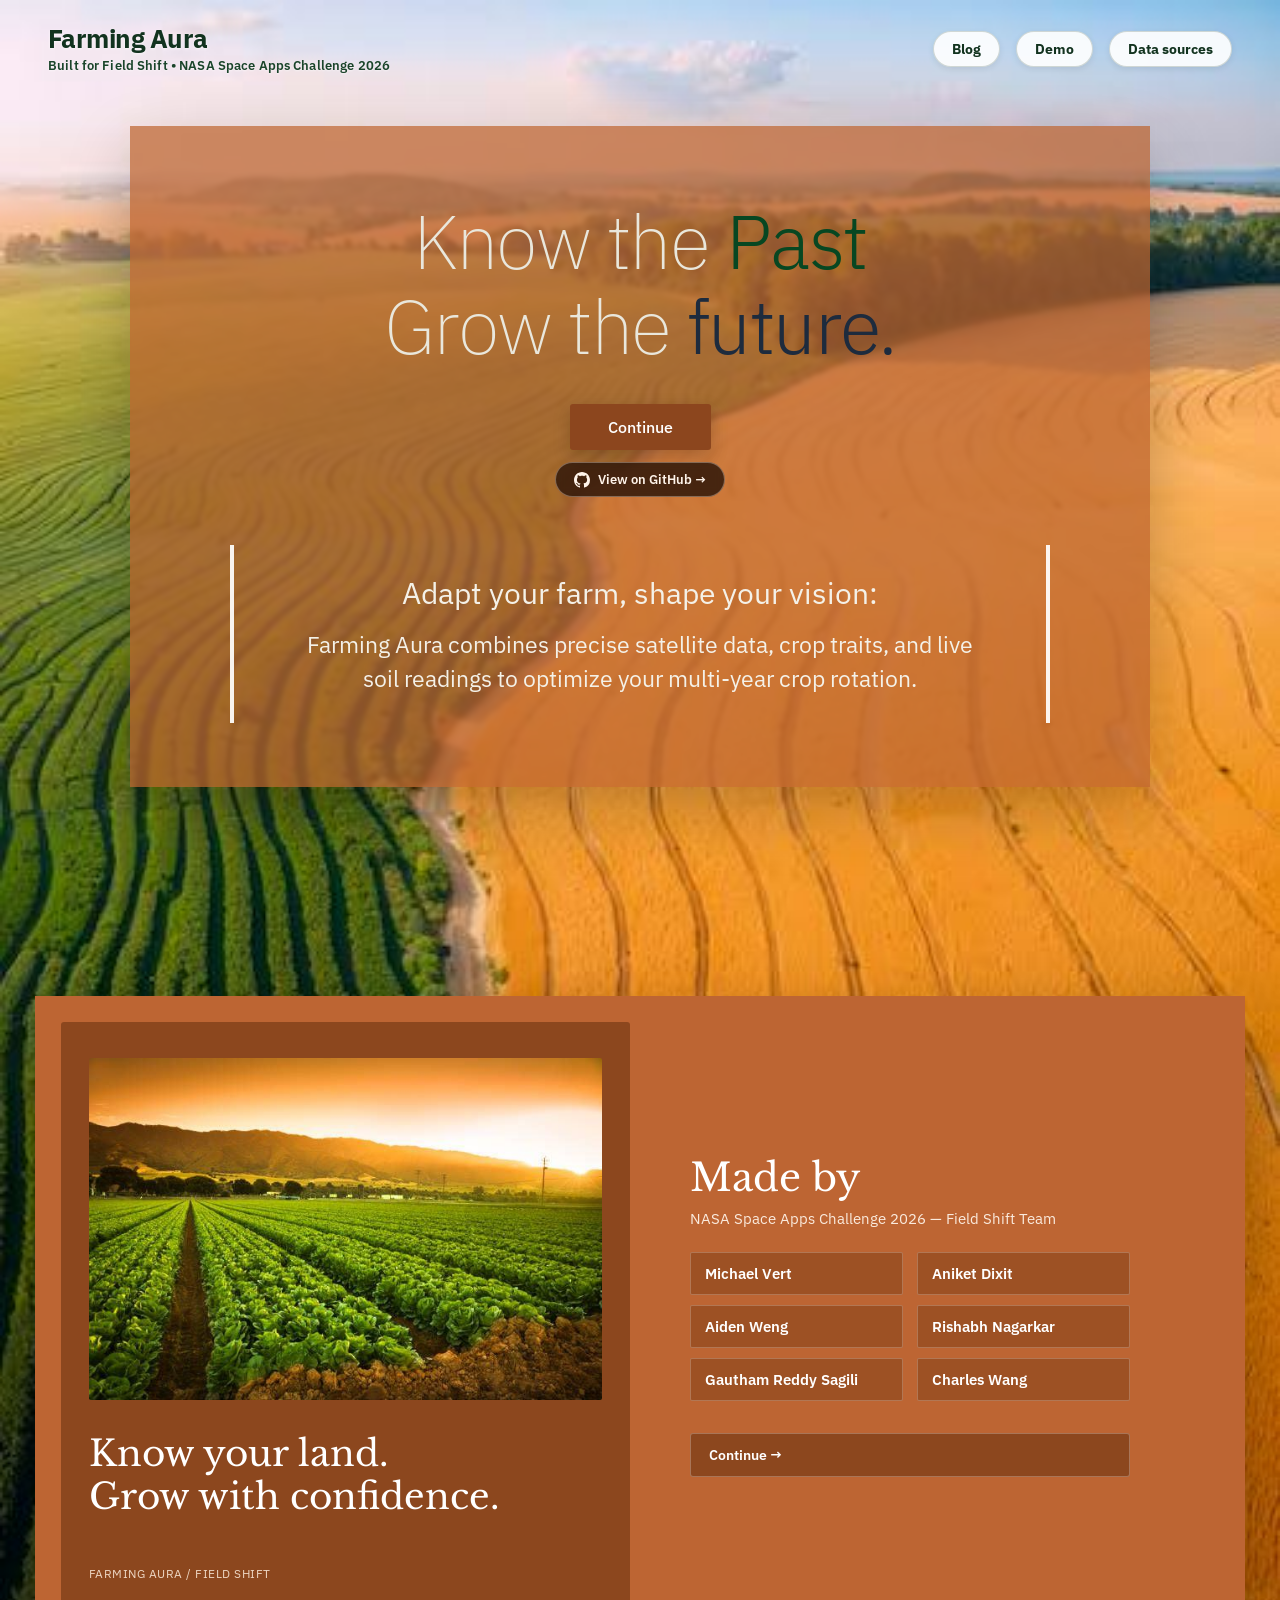
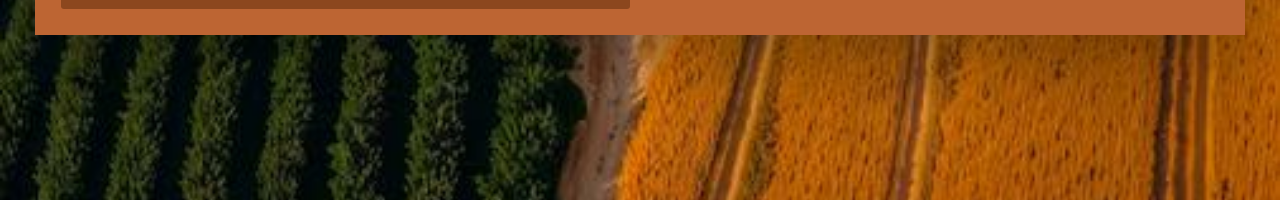
==== src/front end/index.html @ 15ae0ced "Add clickable GitHub repository button directly under Continue button on hero page" ====
<!DOCTYPE html>
<html lang="en">
<head>
  <meta charset="UTF-8" />
  <meta name="viewport" content="width=device-width, initial-scale=1.0" />
  <title>Farming Aura</title>
  <link rel="icon" type="image/png" href="assets/favicon.png" />
  <link rel="apple-touch-icon" href="assets/favicon.png" />
  <link rel="stylesheet" href="styles.css" />
</head>
<body>

  <!-- SCREEN 1: LANDING PAGE & LOGIN -->
  <div id="landing-view" class="app-view active-view visible-view">
    <div class="landing-wrapper">

      <section class="landing-hero-section">
        <header class="top-navbar">
          <div class="brand-block" data-nav-target="landing-view">
            <div class="brand-title">Farming Aura</div>
            <div class="brand-subtitle">Built for Field Shift • NASA Space Apps Challenge 2026</div>
          </div>
          <nav class="top-nav-links">
            <button type="button" class="top-nav-link" data-nav-target="blog-view">Blog</button>
            <button type="button" class="top-nav-link" data-nav-target="dashboard-view">Demo</button>
            <button type="button" class="top-nav-link open-sources-modal-btn">Data sources</button>
          </nav>
        </header>

        <div class="hero-center-stage">
          <div class="hero-glass-card">
            <h1 class="hero-heading">
              Know the <span class="word-past">Past</span><br />
              Grow the <span class="word-future">future.</span>
            </h1>

            <div class="hero-cta-group">
              <button type="button" id="hero-login-scroll-btn" class="hero-login-btn">
                Continue
              </button>
              <a
                href="https://github.com/Kashak213/NASA-Space-Apps-2026-Farming-Aura"
                target="_blank"
                rel="noopener noreferrer"
                class="hero-github-btn"
                title="View Farming Aura on GitHub">
                <svg width="16" height="16" viewBox="0 0 24 24" aria-hidden="true">
                  <path d="M12 0C5.37 0 0 5.37 0 12c0 5.31 3.435 9.795 8.205 11.385.6.105.825-.255.825-.57 0-.285-.015-1.23-.015-2.235-3.015.555-3.795-.735-4.035-1.41-.135-.345-.72-1.41-1.23-1.695-.42-.225-1.02-.78-.015-.795.945-.015 1.62.87 1.845 1.23 1.08 1.815 2.805 1.305 3.495.99.105-.78.42-1.305.765-1.605-2.67-.3-5.46-1.335-5.46-5.925 0-1.305.465-2.385 1.23-3.225-.12-.3-.54-1.53.12-3.18 0 0 1.005-.315 3.3 1.23.96-.27 1.98-.405 3-.405s2.04.135 3 .405c2.295-1.56 3.3-1.23 3.3-1.23.66 1.65.24 2.88.12 3.18.765.84 1.23 1.905 1.23 3.225 0 4.605-2.805 5.625-5.475 5.925.435.375.81 1.095.81 2.22 0 1.605-.015 2.895-.015 3.3 0 .315.225.69.825.57A12.02 12.02 0 0024 12c0-6.63-5.37-12-12-12z" />
                </svg>
                <span>View on GitHub &rarr;</span>
              </a>
            </div>

            <div class="hero-mission-box">
              <div class="hero-mission-title">Adapt your farm, shape your vision:</div>
              <p class="hero-mission-text">
                Farming Aura combines precise satellite data, crop traits, and live soil readings to optimize your multi-year crop rotation.
              </p>
            </div>
          </div>
        </div>
      </section>

      <section id="login-section" class="landing-login-section">
        <div class="login-outer-card">
          <div class="login-left-panel">
            <div>
              <div class="login-photo-wrap">
                <img src="assets/login-crop-rows.jpg" alt="Sunlit green crop rows at sunrise" />
              </div>
              <h2 class="login-left-quote">
                Know your land.<br />
                Grow with confidence.
              </h2>
            </div>
            <div class="login-left-footer">FARMING AURA / FIELD SHIFT</div>
          </div>

          <div class="login-right-panel">
            <h2 class="login-welcome-title">Made by</h2>
            <p class="login-welcome-sub">NASA Space Apps Challenge 2026 — Field Shift Team</p>

            <ul class="team-credits-list">
              <li class="team-credit-item">Michael Vert</li>
              <li class="team-credit-item">Aniket Dixit</li>
              <li class="team-credit-item">Aiden Weng</li>
              <li class="team-credit-item">Rishabh Nagarkar</li>
              <li class="team-credit-item">Gautham Reddy Sagili</li>
              <li class="team-credit-item">Charles Wang</li>
            </ul>

            <button type="button" id="login-continue-btn" class="login-submit-btn">
              <span>Continue &rarr;</span>
            </button>
          </div>
        </div>
      </section>

    </div>
  </div>

  <!-- SCREEN 2: SELECT YOUR LOCATION -->
  <div id="location-view" class="app-view">
    <div class="onboarding-bg">
      <header class="top-navbar">
        <div class="brand-block" data-nav-target="landing-view">
          <div class="brand-title">Farming Aura</div>
          <div class="brand-subtitle">Built for Field Shift • NASA Space Apps Challenge 2026</div>
        </div>
        <nav class="top-nav-links">
          <button type="button" class="top-nav-link" data-nav-target="blog-view">Blog</button>
          <button type="button" class="top-nav-link" data-nav-target="dashboard-view">Demo</button>
          <button type="button" class="top-nav-link open-sources-modal-btn">Data sources</button>
        </nav>
      </header>

      <div class="location-stage">
        <div class="location-backdrop-shell">
          <h1 class="location-step-heading">SELECT YOUR LOCATION</h1>

          <div class="location-grid">
            <!-- Left schematic map card -->
            <div class="schematic-map-frame">
              <div class="schematic-map-canvas">
                <div class="map-search-box">
                  <input
                    id="step1-map-search"
                    type="text"
                    class="map-search-input"
                    placeholder="Search an address, city or ZIP code, then press Enter"
                    autocomplete="off"
                  />
                </div>

                <div class="map-zoom-controls">
                  <button type="button" id="map-zoom-in" class="map-zoom-btn" title="Zoom in">+</button>
                  <button type="button" id="map-zoom-out" class="map-zoom-btn" title="Zoom out">&minus;</button>
                </div>

                <!-- Schematic SVG matching the Hudson & Mohawk River valley graphic -->
                <svg id="schematic-map-svg" class="schematic-svg" viewBox="0 0 800 540" preserveAspectRatio="none">
                  <rect width="800" height="540" fill="#d6e3c8" />
                  <!-- Diagonal background zones -->
                  <polygon points="0,120 350,0 800,0 800,260 0,480" fill="#e5ebdc" />
                  <polygon points="0,240 800,80 800,360 0,520" fill="#eaefe2" />
                  <!-- Subtle grid lines -->
                  <line x1="120" y1="0" x2="360" y2="540" stroke="#cdd8c0" stroke-width="1.5" />
                  <line x1="420" y1="0" x2="210" y2="540" stroke="#cdd8c0" stroke-width="1.5" />
                  <line x1="580" y1="0" x2="430" y2="540" stroke="#cdd8c0" stroke-width="1.5" />
                  <line x1="0" y1="160" x2="800" y2="390" stroke="#cdd8c0" stroke-width="1.5" />
                  <!-- Green agricultural blocks -->
                  <polygon points="82,102 192,94 214,156 96,165" fill="#bdd0a8" stroke="#a6bc90" stroke-width="1.5" />
                  <polygon points="58,332 152,302 184,386 78,412" fill="#bdd0a8" stroke="#a6bc90" stroke-width="1.5" />
                  <polygon points="635,332 762,302 782,388 656,418" fill="#bdd0a8" stroke="#a6bc90" stroke-width="1.5" />
                  <!-- Hudson River & Mohawk River curves -->
                  <path
                    d="M 465,0 C 455,90 508,165 502,250 C 495,315 390,340 378,425 C 370,475 385,515 392,540"
                    fill="none"
                    stroke="#a9cbe0"
                    stroke-width="22"
                    stroke-linecap="round"
                  />
                  <!-- Major highways -->
                  <path
                    d="M 0,240 Q 250,215 470,275 T 800,335"
                    fill="none"
                    stroke="#ffffff"
                    stroke-width="9"
                  />
                  <path
                    d="M 0,240 Q 250,215 470,275 T 800,335"
                    fill="none"
                    stroke="#cdb28a"
                    stroke-width="3"
                  />
                  <path
                    d="M 0,432 Q 360,295 800,118"
                    fill="none"
                    stroke="#ffffff"
                    stroke-width="9"
                  />
                  <path
                    d="M 0,432 Q 360,295 800,118"
                    fill="none"
                    stroke="#cdb28a"
                    stroke-width="3"
                  />
                  <path
                    d="M 225,0 L 348,262 L 406,540"
                    fill="none"
                    stroke="#ffffff"
                    stroke-width="9"
                  />
                  <path
                    d="M 225,0 L 348,262 L 406,540"
                    fill="none"
                    stroke="#cdb28a"
                    stroke-width="3"
                  />
                </svg>

                <div class="map-Disclaim-caption">
                  Schematic preview • search an address above to set your farm location
                </div>
              </div>
            </div>

            <!-- Right Region Selected Panel -->
            <div class="region-panel-card">
              <div>
                <h2 class="region-section-title">REGION SELECTED</h2>
                <div id="step1-region-selected" class="region-display-box">Albany, New York</div>

                <h2 class="region-section-title">LATITUDE / LONGITUDE</h2>

                <div class="region-latlon-grid">
                  <div class="region-coord-pill">
                    <span>Latitude</span>
                    <input
                      id="step1-lat-input"
                      type="text"
                      inputmode="decimal"
                      class="region-coord-input"
                      placeholder="e.g., 42.6526"
                      min="-90"
                      max="90"
                      value="42.6526"
                    />
                  </div>
                  <div class="region-coord-pill">
                    <span>Longitude</span>
                    <input
                      id="step1-lon-input"
                      type="text"
                      inputmode="decimal"
                      class="region-coord-input"
                      placeholder="e.g., -73.7562"
                      min="-180"
                      max="180"
                      value="-73.7562"
                    />
                  </div>
                </div>
              </div>

              <div class="onboarding-nav-row">
                <button type="button" id="back-to-landing-btn" class="onboarding-back-btn" data-nav-target="landing-view">
                  <span>&larr; Back</span>
                </button>
                <button type="button" id="confirm-region-btn" class="confirm-region-btn">
                  <span>Continue &rarr;</span>
                </button>
              </div>
            </div>
          </div>
        </div>
      </div>
    </div>
  </div>

  <!-- SCREEN 3: CHOOSE A PRIORITY PROFILE -->
  <div id="profile-view" class="app-view">
    <div class="onboarding-bg">
      <header class="top-navbar">
        <div class="brand-block" data-nav-target="landing-view">
          <div class="brand-title">Farming Aura</div>
          <div class="brand-subtitle-caps">NASA SPACE APPS / 2026</div>
        </div>
        <nav class="top-nav-links">
          <button type="button" class="top-nav-link" data-nav-target="blog-view">Blog</button>
          <button type="button" class="top-nav-link" data-nav-target="dashboard-view">Demo</button>
          <button type="button" class="top-nav-link open-sources-modal-btn">Data sources</button>
        </nav>
      </header>

      <div class="profile-stage">
        <div class="profile-outer-box">
          <h1 class="profile-heading">CHOOSE A PRIORITY PROFILE</h1>
          <div class="profile-inner-card">
            <button type="button" class="profile-choice-btn selected-profile-btn" data-profile="Balanced">
              Balanced
            </button>
            <button type="button" class="profile-choice-btn" data-profile="Max Yield">
              Max Yield
            </button>
            <button type="button" class="profile-choice-btn" data-profile="Water Conservation">
              Water Conservation
            </button>
            <button type="button" class="profile-choice-btn" data-profile="Soil Health First">
              Soil Health First
            </button>
            <button type="button" class="profile-choice-btn" data-profile="Climate Resilient">
              Climate Resilient
            </button>

            <div class="onboarding-intensity-box">
              <div class="onboarding-intensity-header">
                <label class="onboarding-intensity-label" for="onboarding-intensity-slider">Priority intensity (1–100)</label>
                <span id="onboarding-intensity-readout" class="onboarding-intensity-readout">50 / 100</span>
              </div>
              <input
                id="onboarding-intensity-slider"
                type="range"
                class="water-slider"
                min="1"
                max="100"
                step="1"
                value="50"
              />
            </div>

            <div class="onboarding-nav-row profile-nav-row">
              <button type="button" id="back-to-location-btn" class="onboarding-back-btn" data-nav-target="location-view">
                <span>&larr; Back</span>
              </button>
              <button type="button" id="confirm-profile-btn" class="confirm-region-btn" data-nav-target="dashboard-view">
                <span>Continue &rarr;</span>
              </button>
            </div>
          </div>
        </div>
      </div>
    </div>
  </div>

  <!-- SCREEN 4: MAIN DASHBOARD -->
  <div id="dashboard-view" class="app-view">
    <div class="dashboard-layout">

      <!-- Left Sidebar -->
      <aside class="dashboard-sidebar">
        <div>
          <div class="sidebar-brand" data-nav-target="landing-view" title="Back to home">
            Farming Aura
          </div>

          <div class="sidebar-section-label">FIELD SETTINGS</div>

          <!-- Dropdown 1: Previous crop planted (single-select) -->
          <div class="sidebar-control-group">
            <label class="sidebar-label">Previous crop planted</label>
            <button type="button" id="sidebar-prev-crop-trigger" class="custom-select-trigger">
              <span id="sidebar-prev-crop-label">Field Corn (Silage or Grain)</span>
              <span class="custom-select-chevron">&#8964;</span>
            </button>
            <div id="sidebar-prev-crop-menu" class="cream-popover-menu crops-popover-menu">
              <div class="cream-popover-title">What was the previous crop planted?</div>
              <div id="sidebar-prev-crop-list" class="crop-multiselect-list">
                <button type="button" class="cream-option-btn" data-prev-crop-option="C01">Hay or Alfalfa (Haylage)</button>
                <button type="button" class="cream-option-btn active-option" data-prev-crop-option="C02">Field Corn (Silage or Grain)</button>
                <button type="button" class="cream-option-btn" data-prev-crop-option="C03">Soybeans or Small Grains</button>
                <button type="button" class="cream-option-btn" data-prev-crop-option="C04">Apples</button>
                <button type="button" class="cream-option-btn" data-prev-crop-option="C05">Grapes (Juice or Wine)</button>
                <button type="button" class="cream-option-btn" data-prev-crop-option="C06">Cherries, Peaches, Pears or Plums</button>
                <button type="button" class="cream-option-btn" data-prev-crop-option="C07">Berries</button>
                <button type="button" class="cream-option-btn" data-prev-crop-option="C08">Sugar Maple (Maple Syrup)</button>
                <button type="button" class="cream-option-btn" data-prev-crop-option="C09">Cabbage</button>
                <button type="button" class="cream-option-btn" data-prev-crop-option="C10">Onions</button>
                <button type="button" class="cream-option-btn" data-prev-crop-option="C11">Potatoes</button>
                <button type="button" class="cream-option-btn" data-prev-crop-option="C12">Sweet Corn, Snap Beans or Green Peas</button>
                <button type="button" class="cream-option-btn" data-prev-crop-option="C13">Beets, Carrots, Squash or Pumpkins</button>
              </div>
            </div>
          </div>

          <!-- Dropdown 2: Priority profile -->
          <div class="sidebar-control-group">
            <label class="sidebar-label">Priority profile</label>
            <button type="button" id="sidebar-profile-trigger" class="custom-select-trigger">
              <span id="sidebar-profile-label">Select priority profile...</span>
              <span class="custom-select-chevron">&#8964;</span>
            </button>
            <div id="sidebar-profile-menu" class="cream-popover-menu">
              <div class="cream-popover-title">Choose priority profile</div>
              <div class="cream-popover-list">
                <button type="button" class="cream-option-btn active-option" data-profile-option="Balanced">Balanced</button>
                <button type="button" class="cream-option-btn" data-profile-option="Max Yield">Max Yield</button>
                <button type="button" class="cream-option-btn" data-profile-option="Water Conservation">Water Conservation</button>
                <button type="button" class="cream-option-btn" data-profile-option="Soil Health First">Soil Health First</button>
                <button type="button" class="cream-option-btn" data-profile-option="Climate Resilient">Climate Resilient</button>
              </div>
            </div>
          </div>

          <!-- Slider: Priority profile intensity (1-100) -->
          <div class="sidebar-control-group" style="margin-top: 16px;">
            <label class="sidebar-label" for="profile-intensity-slider">Priority intensity</label>
            <div id="profile-intensity-readout" class="water-demand-value">50 / 100</div>
            <input
              id="profile-intensity-slider"
              type="range"
              class="water-slider"
              min="1"
              max="100"
              step="1"
              value="50"
            />
          </div>

          <!-- Dropdown 3: Crops -->
          <div class="sidebar-control-group">
            <label class="sidebar-label">Crops</label>
            <button type="button" id="sidebar-equip-trigger" class="custom-select-trigger">
              <span id="sidebar-equip-label">Select crops...</span>
              <span class="custom-select-chevron">&#8964;</span>
            </button>
            <div id="sidebar-equip-menu" class="cream-popover-menu crops-popover-menu">
              <div class="cream-popover-title">Choose crops (pick 1 or more)</div>
              <div id="sidebar-crops-list" class="crop-multiselect-list">
                <button type="button" class="cream-option-btn crop-option-btn active-option" data-crop-option="C01">
                  <span>Hay or Alfalfa (Haylage)</span>
                  <span class="crop-check-box">&#10003;</span>
                </button>
                <button type="button" class="cream-option-btn crop-option-btn active-option" data-crop-option="C02">
                  <span>Field Corn (Silage or Grain)</span>
                  <span class="crop-check-box">&#10003;</span>
                </button>
                <button type="button" class="cream-option-btn crop-option-btn active-option" data-crop-option="C03">
                  <span>Soybeans or Small Grains</span>
                  <span class="crop-check-box">&#10003;</span>
                </button>
                <button type="button" class="cream-option-btn crop-option-btn" data-crop-option="C04">
                  <span>Apples</span>
                  <span class="crop-check-box"></span>
                </button>
                <button type="button" class="cream-option-btn crop-option-btn" data-crop-option="C05">
                  <span>Grapes (Juice or Wine)</span>
                  <span class="crop-check-box"></span>
                </button>
                <button type="button" class="cream-option-btn crop-option-btn" data-crop-option="C06">
                  <span>Cherries, Peaches, Pears or Plums</span>
                  <span class="crop-check-box"></span>
                </button>
                <button type="button" class="cream-option-btn crop-option-btn" data-crop-option="C07">
                  <span>Berries</span>
                  <span class="crop-check-box"></span>
                </button>
                <button type="button" class="cream-option-btn crop-option-btn" data-crop-option="C08">
                  <span>Sugar Maple (Maple Syrup)</span>
                  <span class="crop-check-box"></span>
                </button>
                <button type="button" class="cream-option-btn crop-option-btn" data-crop-option="C09">
                  <span>Cabbage</span>
                  <span class="crop-check-box"></span>
                </button>
                <button type="button" class="cream-option-btn crop-option-btn" data-crop-option="C10">
                  <span>Onions</span>
                  <span class="crop-check-box"></span>
                </button>
                <button type="button" class="cream-option-btn crop-option-btn" data-crop-option="C11">
                  <span>Potatoes</span>
                  <span class="crop-check-box"></span>
                </button>
                <button type="button" class="cream-option-btn crop-option-btn" data-crop-option="C12">
                  <span>Sweet Corn, Snap Beans or Green Peas</span>
                  <span class="crop-check-box"></span>
                </button>
                <button type="button" class="cream-option-btn crop-option-btn" data-crop-option="C13">
                  <span>Beets, Carrots, Squash or Pumpkins</span>
                  <span class="crop-check-box"></span>
                </button>
              </div>
              <div class="popover-actions-bar">
                <button type="button" id="crops-clear-btn" class="popover-action-btn">Clear</button>
                <button type="button" id="crops-done-btn" class="popover-action-btn primary-action">Apply</button>
              </div>
            </div>
          </div>

          <!-- Slider: Max water demand -->
          <div class="sidebar-control-group" style="margin-top: 28px;">
            <label class="sidebar-label" for="water-demand-slider">Max water demand</label>
            <div id="water-demand-readout" class="water-demand-value">550 mm / yr</div>
            <input
              id="water-demand-slider"
              type="range"
              class="water-slider"
              min="250"
              max="650"
              step="25"
              value="550"
            />
          </div>

          <!-- Toggle: Local sensor readings -->
          <div class="sidebar-control-group" style="margin-top: 28px;">
            <label class="sidebar-label">Local sensor readings</label>
            <div class="sensor-toggle-row">
              <button
                type="button"
                id="sidebar-sensor-switch"
                class="sensor-switch active"
                aria-label="Toggle local sensor readings"
              >
                <span class="sensor-switch-thumb"></span>
              </button>
              <span id="sidebar-sensor-status" class="sensor-status-text">Enabled · demo</span>
            </div>
          </div>
        </div>

        <div class="sidebar-footer">
          <div class="sidebar-section-label" style="margin-bottom: 10px;">DATA SOURCES</div>
          <div class="sidebar-sources-list">
            NASA POWER  <br />
            USDA <br />
           
          </div>
        </div>
      </aside>

      <!-- Main Dashboard Content -->
      <main class="dashboard-main">
        <div id="dash-eyebrow-text" class="dash-eyebrow">FIELD / DEMO DATA</div>
        <h1 id="dash-main-title" class="dash-title">Field</h1>
        <div class="dash-subtitle-row">
          <div id="dash-subtitle-left" class="dash-subtitle-left">Demo data • Balanced priority profile</div>
          <div id="dash-subtitle-right" class="dash-subtitle-right">Crops selected (3): Hay or Alfalfa (Haylage), Field Corn (Silage or Grain), Soybeans or Small Grains</div>
        </div>

        <!-- 4 KPI Cards -->
        <div class="kpi-cards-grid">
          <div class="kpi-card">
            <div class="kpi-label">Soil health</div>
            <div id="kpi-soil-val" class="kpi-value">0.80 SH</div>
            <div id="kpi-soil-sub" class="kpi-sub">OC 2.49% · pH 6.36 · Hudson silt loam</div>
          </div>
          <div class="kpi-card">
            <div class="kpi-label">Annual rainfall</div>
            <div id="kpi-rain-val" class="kpi-value">778 mm</div>
            <div id="kpi-rain-sub" class="kpi-sub">NASA POWER · Spring 385 mm · Summer 393 mm</div>
          </div>
          <div class="kpi-card">
            <div class="kpi-label">Root-zone moisture</div>
            <div id="kpi-moisture-val" class="kpi-value">0.66 RZM</div>
            <div id="kpi-moisture-sub" class="kpi-sub">NASA GWETROOT · 42.65°, -73.76°</div>
          </div>
          <div class="kpi-card">
            <div class="kpi-label">Soil temperature</div>
            <div id="kpi-temp-val" class="kpi-value">19.1°C</div>
            <div id="kpi-temp-sub" class="kpi-sub">NASA POWER · Above planting threshold</div>
          </div>
        </div>

        <!-- 3 Tab Buttons -->
        <div class="dash-tabs-bar">
          <button type="button" class="dash-tab-btn active-tab" data-tab="rotations">
            Crop rotations
          </button>
          <button type="button" class="dash-tab-btn" data-tab="map">
            Field map &amp; climate
          </button>
          <button type="button" class="dash-tab-btn" data-tab="sensors">
            Live sensor readings
          </button>
        </div>

        <!-- TAB 1: CROP ROTATIONS -->
        <section id="tab-panel-rotations" class="dash-tab-panel active-panel visible-panel">
          <div class="rotation-banner-card">
            <div id="rotation-banner-eyebrow" class="rotation-banner-eyebrow">RECOMMENDED / THREE-YEAR ROTATION</div>
            <h2 id="rotation-banner-title" class="rotation-banner-title">A stronger season starts here.</h2>

            <div class="rotation-years-grid">
              <div class="year-step-card">
                <div class="year-step-tag">YEAR 01</div>
                <div id="year-01-crop" class="year-step-crop">Soybeans or Small Grains</div>
                <div id="year-01-role" class="year-step-role">Legume • nitrogen fixation</div>
              </div>
              <div class="year-step-card">
                <div class="year-step-tag">YEAR 02</div>
                <div id="year-02-crop" class="year-step-crop">Field Corn (Silage or Grain)</div>
                <div id="year-02-role" class="year-step-role">Grain • yield potential</div>
              </div>
              <div class="year-step-card">
                <div class="year-step-tag">YEAR 03</div>
                <div id="year-03-crop" class="year-step-crop">Hay or Alfalfa (Haylage)</div>
                <div id="year-03-role" class="year-step-role">Legume • deep roots &amp; soil building</div>
              </div>
            </div>

            <div id="banner-sequence-analysis-wrap" class="banner-sequence-analysis">
              <div class="quick-analysis-heading">
                <span class="quick-analysis-title banner-quick-analysis-title">Quick analysis</span>
                <span id="banner-gemini-tag" class="gemini-attribution-tag banner-gemini-tag">
                  <svg class="gemini-sparkle-icon" viewBox="0 0 24 24" width="13" height="13" fill="none" xmlns="http://www.w3.org/2000/svg" aria-hidden="true">
                    <path d="M12 0C12 6.627 6.627 12 0 12C6.627 12 12 17.373 12 24C12 17.373 17.373 12 24 12C17.373 12 12 6.627 12 0Z" fill="url(#gemini-sparkle-gradient-banner)"/>
                    <defs>
                      <linearGradient id="gemini-sparkle-gradient-banner" x1="0" y1="0" x2="24" y2="24" gradientUnits="userSpaceOnUse">
                        <stop offset="0%" stop-color="#4E82EE"/>
                        <stop offset="50%" stop-color="#9B72CB"/>
                        <stop offset="100%" stop-color="#D96570"/>
                      </linearGradient>
                    </defs>
                  </svg>
                  <span>Generated by Gemini</span>
                </span>
              </div>
              <span id="banner-sequence-analysis-text" class="banner-analysis-body">
                Analyzing generated crop sequence with NASA POWER climate and soil data for your selected location...
              </span>
            </div>
          </div>

          <div class="rotation-mid-grid">
            <div class="white-panel-card">
              <h3 id="why-won-heading" class="panel-serif-heading">Why this rotation won</h3>
              <div class="why-won-list">
                <p id="why-won-line-1" class="why-won-item">Legume rotation supports soil nitrogen.</p>
                <p id="why-won-line-2" class="why-won-item">Cover crops protect soil between seasons.</p>
                <div id="why-won-gemini-tag" class="gemini-attribution-tag">
                  <svg class="gemini-sparkle-icon" viewBox="0 0 24 24" width="13" height="13" fill="none" xmlns="http://www.w3.org/2000/svg" aria-hidden="true">
                    <path d="M12 0C12 6.627 6.627 12 0 12C6.627 12 12 17.373 12 24C12 17.373 17.373 12 24 12C17.373 12 12 6.627 12 0Z" fill="url(#gemini-sparkle-gradient-why)"/>
                    <defs>
                      <linearGradient id="gemini-sparkle-gradient-why" x1="0" y1="0" x2="24" y2="24" gradientUnits="userSpaceOnUse">
                        <stop offset="0%" stop-color="#4E82EE"/>
                        <stop offset="50%" stop-color="#9B72CB"/>
                        <stop offset="100%" stop-color="#D96570"/>
                      </linearGradient>
                    </defs>
                  </svg>
                  <span>Generated from Gemini</span>
                </div>
              </div>
            </div>

            <div class="white-panel-card">
              <div class="breakdown-header-row">
                <div>
                  <h3 class="panel-serif-heading" style="margin-bottom: 4px;">Rotation score breakdown</h3>
                  <div class="breakdown-scale-note">Each metric is scored 0 to 1 · weighted into a score out of 100</div>
                </div>
                <div class="breakdown-avg-badge">
                  <span class="breakdown-avg-label">AVERAGE SCORE</span>
                  <span id="breakdown-avg-score" class="breakdown-avg-val">86 / 100</span>
                </div>
              </div>

              <div class="breakdown-scale-axis">
                <span>Metric</span>
                <div class="breakdown-axis-ticks">
                  <span>0.0</span>
                  <span>0.5</span>
                  <span>1.0</span>
                </div>
                <span style="text-align: right;">0–1</span>
              </div>

              <div class="breakdown-rows">
                <div class="breakdown-row">
                  <span class="breakdown-label">Soil health</span>
                  <div class="breakdown-track">
                    <div id="bar-soil-health" class="breakdown-fill" style="width: 82%;"></div>
                  </div>
                  <span id="val-soil-health" class="breakdown-score-num">0.82</span>
                </div>
                <div class="breakdown-row">
                  <span class="breakdown-label">Water safety</span>
                  <div class="breakdown-track">
                    <div id="bar-water-safety" class="breakdown-fill" style="width: 88%;"></div>
                  </div>
                  <span id="val-water-safety" class="breakdown-score-num">0.88</span>
                </div>
                <div class="breakdown-row">
                  <span class="breakdown-label">Resilience</span>
                  <div class="breakdown-track">
                    <div id="bar-resilience" class="breakdown-fill" style="width: 76%;"></div>
                  </div>
                  <span id="val-resilience" class="breakdown-score-num">0.76</span>
                </div>
                <div class="breakdown-row">
                  <span class="breakdown-label">Yield potential</span>
                  <div class="breakdown-track">
                    <div id="bar-yield-potential" class="breakdown-fill" style="width: 71%;"></div>
                  </div>
                  <span id="val-yield-potential" class="breakdown-score-num">0.71</span>
                </div>
                <div class="breakdown-row">
                  <span class="breakdown-label">Nitrogen fixation</span>
                  <div class="breakdown-track">
                    <div id="bar-nitrogen-fix" class="breakdown-fill" style="width: 86%;"></div>
                  </div>
                  <span id="val-nitrogen-fix" class="breakdown-score-num">0.86</span>
                </div>
              </div>
            </div>
          </div>

          <div class="white-panel-card">
            <h3 id="ranked-alternatives-heading" class="panel-serif-heading">Ranked alternatives · NASA &amp; soil scores</h3>
            <table class="ranked-table">
              <thead>
                <tr>
                  <th class="col-rank">RANK</th>
                  <th class="col-rotation">ROTATION</th>
                  <th class="col-score">TOTAL SCORE</th>
                </tr>
              </thead>
              <tbody id="ranked-alternatives-tbody">
                <tr class="ranked-row selected-rank-row">
                  <td class="col-rank">01</td>
                  <td class="col-rotation">Soybeans or Small Grains &rarr; Field Corn (Silage or Grain) &rarr; Hay or Alfalfa (Haylage)</td>
                  <td class="col-score">0.86</td>
                </tr>
                <tr class="ranked-row">
                  <td class="col-rank">02</td>
                  <td class="col-rotation">Sweet Corn, Snap Beans or Green Peas &rarr; Cabbage &rarr; Onions</td>
                  <td class="col-score">0.81</td>
                </tr>
                <tr class="ranked-row">
                  <td class="col-rank">03</td>
                  <td class="col-rotation">Soybeans or Small Grains &rarr; Potatoes &rarr; Beets, Carrots, Squash or Pumpkins</td>
                  <td class="col-score">0.77</td>
                </tr>
                <tr class="ranked-row">
                  <td class="col-rank">04</td>
                  <td class="col-rotation">Hay or Alfalfa (Haylage) &rarr; Field Corn (Silage or Grain) &rarr; Soybeans or Small Grains</td>
                  <td class="col-score">0.75</td>
                </tr>
                <tr class="ranked-row">
                  <td class="col-rank">05</td>
                  <td class="col-rotation">Soybeans or Small Grains &rarr; Field Corn (Silage or Grain) &rarr; Potatoes</td>
                  <td class="col-score">0.73</td>
                </tr>
              </tbody>
            </table>

            <div id="sequence-quick-analysis-box" class="sequence-quick-analysis-grid">
              <div class="alt-quick-analysis-card">
                <div class="alt-quick-analysis-header">
                  <div class="alt-quick-analysis-title-group">
                    <span class="quick-analysis-title alt-quick-analysis-title">Quick analysis · Rank #02</span>
                  </div>
                  <span class="alt-quick-analysis-score">Score 0.81</span>
                </div>
                <div class="alt-quick-analysis-seq">Sweet Corn, Snap Beans or Green Peas &rarr; Cabbage &rarr; Onions</div>
                <p id="ranked-row-analysis-1" class="sequence-analysis-text alt-quick-analysis-text">
                  Generating quick agronomic analysis for Rank #02 crop sequence...
                </p>
              </div>
              <div class="alt-quick-analysis-card">
                <div class="alt-quick-analysis-header">
                  <div class="alt-quick-analysis-title-group">
                    <span class="quick-analysis-title alt-quick-analysis-title">Quick analysis · Rank #03</span>
                  </div>
                  <span class="alt-quick-analysis-score">Score 0.77</span>
                </div>
                <div class="alt-quick-analysis-seq">Soybeans or Small Grains &rarr; Potatoes &rarr; Beets, Carrots, Squash or Pumpkins</div>
                <p id="ranked-row-analysis-2" class="sequence-analysis-text alt-quick-analysis-text">
                  Generating quick agronomic analysis for Rank #03 crop sequence...
                </p>
              </div>
              <div class="alt-quick-analysis-card">
                <div class="alt-quick-analysis-header">
                  <div class="alt-quick-analysis-title-group">
                    <span class="quick-analysis-title alt-quick-analysis-title">Quick analysis · Rank #04</span>
                  </div>
                  <span class="alt-quick-analysis-score">Score 0.75</span>
                </div>
                <div class="alt-quick-analysis-seq">Hay or Alfalfa (Haylage) &rarr; Field Corn (Silage or Grain) &rarr; Soybeans or Small Grains</div>
                <p id="ranked-row-analysis-3" class="sequence-analysis-text alt-quick-analysis-text">
                  Generating quick agronomic analysis for Rank #04 crop sequence...
                </p>
              </div>
              <div class="alt-quick-analysis-card">
                <div class="alt-quick-analysis-header">
                  <div class="alt-quick-analysis-title-group">
                    <span class="quick-analysis-title alt-quick-analysis-title">Quick analysis · Rank #05</span>
                  </div>
                  <span class="alt-quick-analysis-score">Score 0.73</span>
                </div>
                <div class="alt-quick-analysis-seq">Soybeans or Small Grains &rarr; Field Corn (Silage or Grain) &rarr; Potatoes</div>
                <p id="ranked-row-analysis-4" class="sequence-analysis-text alt-quick-analysis-text">
                  Generating quick agronomic analysis for Rank #05 crop sequence...
                </p>
              </div>
            </div>
          </div>
        </section>

        <!-- TAB 2: FIELD MAP & CLIMATE -->
        <section id="tab-panel-map" class="dash-tab-panel">
          <div class="map-climate-top-grid">
            <div class="white-panel-card map-builder-card">
              <div class="map-builder-header">
                <div>
                  <h3 class="panel-serif-heading green-heading" style="margin-bottom: 4px;">Field map &amp; border planner</h3>
                  <div class="water-demand-sub" style="margin-bottom: 0;">
                    Type how many fields there are to generate square field borders, or click &amp; drag on the map to draw custom borders (API key placeholder for backend integration).
                  </div>
                </div>
                <span class="map-api-badge">API Placeholder · Ready for Backend Key</span>
              </div>

              <div class="map-controls-bar">
                <div class="map-control-field">
                  <label class="map-control-label" for="map-field-count-input">How many fields?</label>
                  <input
                    id="map-field-count-input"
                    type="number"
                    min="1"
                    value="8"
                    class="map-field-count-input"
                    placeholder="Number of fields..."
                  />
                </div>

                <div class="map-control-field">
                  <label class="map-control-label" for="map-active-field-select">Active field</label>
                  <select id="map-active-field-select" class="map-active-field-select"></select>
                </div>

                <div class="map-control-actions">
                  <button type="button" id="map-draw-mode-btn" class="map-action-btn">
                    Draw border on map
                  </button>
                  <button type="button" id="map-reset-grid-btn" class="map-action-btn secondary-map-btn">
                    Auto-arrange squares
                  </button>
                </div>
              </div>

              <div id="map-draw-hint" class="map-draw-hint">
                Click any square border (F001, F002, ...) to inspect that field, or click "Draw border on map" and drag across the satellite view to draw a square border for the active field.
              </div>

              <div id="satellite-map-canvas" class="satellite-map-container">
                <div class="satellite-clean-terrain" aria-hidden="true"></div>
                <div id="map-borders-layer" class="map-borders-layer"></div>
              </div>

              <div class="map-caption-meta">
                <div id="map-selected-field-meta">Selected field: F001 • simulated field readings</div>
                <div id="map-rotation-preview-meta">Rotation preview: Soybeans or Small Grains &rarr; Field Corn (Silage or Grain) &rarr; Hay or Alfalfa (Haylage)</div>
              </div>
            </div>

            <div class="white-panel-card">
              <h3 class="panel-serif-heading green-heading" style="margin-bottom: 6px;">Crop water demand</h3>
              <div id="crop-water-rain-sub" class="water-demand-sub">Annual rainfall: 452 mm</div>

              <div class="crop-water-list">
                <div class="crop-water-item">
                  <div class="crop-water-header">
                    <span>Grapes (Juice or Wine)</span>
                    <span class="crop-water-mm">380 mm</span>
                  </div>
                  <div class="crop-water-bar-wrap">
                    <div id="water-bar-c05" class="crop-water-bar" style="width: 59%;"></div>
                  </div>
                </div>

                <div class="crop-water-item">
                  <div class="crop-water-header">
                    <span>Soybeans or Small Grains</span>
                    <span class="crop-water-mm">420 mm</span>
                  </div>
                  <div class="crop-water-bar-wrap">
                    <div id="water-bar-c03" class="crop-water-bar" style="width: 65%;"></div>
                  </div>
                </div>

                <div class="crop-water-item">
                  <div class="crop-water-header">
                    <span>Potatoes</span>
                    <span class="crop-water-mm">480 mm</span>
                  </div>
                  <div class="crop-water-bar-wrap">
                    <div id="water-bar-c11" class="crop-water-bar" style="width: 75%;"></div>
                  </div>
                </div>

                <div class="crop-water-item">
                  <div class="crop-water-header">
                    <span>Field Corn (Silage or Grain)</span>
                    <span class="crop-water-mm">550 mm</span>
                  </div>
                  <div class="crop-water-bar-wrap">
                    <div id="water-bar-c02" class="crop-water-bar exceeds-rain" style="width: 86%;"></div>
                  </div>
                </div>

                <div class="crop-water-item">
                  <div class="crop-water-header">
                    <span>Hay or Alfalfa (Haylage)</span>
                    <span class="crop-water-mm">580 mm</span>
                  </div>
                  <div class="crop-water-bar-wrap">
                    <div id="water-bar-c01" class="crop-water-bar exceeds-rain" style="width: 91%;"></div>
                  </div>
                </div>
              </div>
            </div>
          </div>

          <div class="white-panel-card">
            <div class="climate-chart-header">
              <div>
                <h3 class="panel-serif-heading green-heading" style="margin-bottom: 4px;">5-Year temperature &amp; rainfall trend (2020–2024)</h3>
                <div class="seasonal-sub" style="margin-bottom: 0;">Dual-axis 5-year history · Left Y-axis: Temperature (°C / °F) · Right Y-axis: Rainfall (mm)</div>
              </div>
              <div class="climate-chart-legend">
                <span class="legend-item"><span class="legend-dot temp-dot"></span>Temperature (°C / °F)</span>
                <span class="legend-item"><span class="legend-dot rain-dot"></span>Rainfall (mm)</span>
              </div>
            </div>

            <div class="climate-line-chart-wrap">
              <svg id="climate-line-chart-svg" viewBox="0 0 820 300" class="climate-line-chart-svg" aria-label="5-year temperature and rainfall dual axis line graph"></svg>
            </div>

            <div id="climate-trend-description" class="climate-trend-description">
              <div class="climate-desc-item">
                <strong>Temperature shift impact:</strong>
                <span id="climate-temp-explanation">Loading 5-year temperature trend...</span>
              </div>
              <div class="climate-desc-item">
                <strong>Rainfall shift impact:</strong>
                <span id="climate-rain-explanation">Loading 5-year rainfall trend...</span>
              </div>
              <div id="climate-gemini-tag" class="gemini-attribution-tag">
                <svg class="gemini-sparkle-icon" viewBox="0 0 24 24" width="13" height="13" fill="none" xmlns="http://www.w3.org/2000/svg" aria-hidden="true">
                  <path d="M12 0C12 6.627 6.627 12 0 12C6.627 12 12 17.373 12 24C12 17.373 17.373 12 24 12C17.373 12 12 6.627 12 0Z" fill="url(#gemini-sparkle-gradient-climate)"/>
                  <defs>
                    <linearGradient id="gemini-sparkle-gradient-climate" x1="0" y1="0" x2="24" y2="24" gradientUnits="userSpaceOnUse">
                      <stop offset="0%" stop-color="#4E82EE"/>
                      <stop offset="50%" stop-color="#9B72CB"/>
                      <stop offset="100%" stop-color="#D96570"/>
                    </linearGradient>
                  </defs>
                </svg>
                <span>Generated from Gemini</span>
              </div>
            </div>
          </div>
        </section>

        <!-- TAB 3: LIVE SENSOR READINGS -->
        <section id="tab-panel-sensors" class="dash-tab-panel">
          <div class="sensor-alert-banner">
            <h2 id="sensor-alert-title" class="sensor-alert-title">MMS Mobile Measuring Station: Dry soil selected &mdash; rotation adjusted</h2>
            <p id="sensor-alert-sub" class="sensor-alert-sub">
              Backend response: Dry root-zone moisture detected. Prioritizing drought-tolerant legumes and reduced water demand.
            </p>
          </div>

          <div class="sensor-comparison-grid">
            <div class="white-panel-card">
              <h3 class="panel-serif-heading" style="margin-bottom: 6px;">NASA satellite estimate</h3>
              <div class="sensor-card-sub">Regional observation</div>

              <div class="sensor-reading-row">
                <span class="sensor-reading-name">Root-zone moisture</span>
                <span id="sensor-nasa-rzm" class="sensor-reading-val">0.35 m³/m³</span>
              </div>
              <div class="sensor-reading-row">
                <span class="sensor-reading-name">Air temperature</span>
                <span id="sensor-nasa-temp" class="sensor-reading-val">24.8 °C</span>
              </div>
              <div class="sensor-reading-row">
                <span class="sensor-reading-name">Recent precipitation</span>
                <span id="sensor-nasa-precip" class="sensor-reading-val">220 mm</span>
              </div>
            </div>

            <div class="white-panel-card">
              <h3 class="panel-serif-heading" style="margin-bottom: 6px;">MMS Mobile Measuring Station readings</h3>
              <div class="sensor-card-sub">Local MMS Mobile Measuring Station · ground-truth</div>

              <div class="sensor-reading-row">
                <span class="sensor-reading-name">MMS status</span>
                <span id="sensor-dev-rzm" class="sensor-reading-val">0.22 m³/m³ (Dry)</span>
              </div>
              <div class="sensor-reading-row">
                <span class="sensor-reading-name">Soil temperature</span>
                <span id="sensor-dev-st" class="sensor-reading-val">20.9 °C</span>
              </div>
              <div class="sensor-reading-row">
                <span class="sensor-reading-name">Air humidity</span>
                <span id="sensor-dev-ah" class="sensor-reading-val">38 % RH</span>
              </div>
              <div class="sensor-reading-row">
                <span class="sensor-reading-name">Rain sensor</span>
                <span id="sensor-dev-rain" class="sensor-reading-val">No MMS data</span>
              </div>
            </div>
          </div>

          <div class="white-panel-card">
            <h3 class="panel-serif-heading">MMS Mobile Measuring Station · decide Wet or Dry</h3>
            <div class="satellite-steps-list">
              <div class="satellite-step-line">
                <span class="satellite-step-num">01</span>
                <span>Check the MMS Mobile Measuring Station in your soil and decide whether the soil is <strong>Wet</strong> or <strong>Dry</strong>.</span>
              </div>
              <div class="satellite-step-line">
                <span class="satellite-step-num">02</span>
                <span>Select <strong>Wet</strong> or <strong>Dry</strong> below to send your MMS Mobile Measuring Station state to the backend.</span>
              </div>
              <div class="satellite-step-line">
                <span class="satellite-step-num">03</span>
                <span>Read the backend report below to see soil moisture guidance, irrigation advice, and your updated crop rotation.</span>
              </div>
            </div>

            <div class="probe-sim-bar">
              <span class="probe-sim-label">MMS Mobile Measuring Station decision (choose whether it is Wet or Dry):</span>
              <div class="probe-sim-buttons">
                <button type="button" class="probe-mode-btn" data-probe="wet">
                  MMS Mobile Measuring Station: Wet
                </button>
                <button type="button" class="probe-mode-btn active-probe-mode" data-probe="dry">
                  MMS Mobile Measuring Station: Dry
                </button>
              </div>
            </div>

            <div id="moisture-probe-backend-box" class="moisture-backend-response-box">
              <div id="moisture-backend-heading" class="moisture-backend-heading">Backend report for Dry MMS Mobile Measuring Station</div>
              <p id="moisture-backend-line-1" class="moisture-backend-text">
                Soil moisture is below the satellite baseline. Backend recommends conserving root-zone water and avoiding consecutive high-transpiration crops.
              </p>
              <p id="moisture-backend-line-2" class="moisture-backend-text">
                Backend rotation update: Soybeans or Small Grains &rarr; Field Corn (Silage or Grain) &rarr; Hay or Alfalfa (Haylage).
              </p>
            </div>
          </div>
        </section>

      </main>
    </div>
  </div>

  <!-- SCREEN 5: BLOG & PROJECT WRITE-UP PAGE -->
  <div id="blog-view" class="app-view">
    <div class="onboarding-bg blog-page-bg">
      <header class="top-navbar">
        <div class="brand-block" data-nav-target="landing-view">
          <div class="brand-title">Farming Aura</div>
          <div class="brand-subtitle">Built for Field Shift • NASA Space Apps Challenge 2026</div>
        </div>
        <nav class="top-nav-links">
          <button type="button" class="top-nav-link" data-nav-target="landing-view">&larr; Home</button>
          <button type="button" class="top-nav-link active-nav-pill" data-nav-target="blog-view">Blog</button>
          <button type="button" class="top-nav-link" data-nav-target="dashboard-view">Demo</button>
          <button type="button" class="top-nav-link open-sources-modal-btn">Data sources</button>
        </nav>
      </header>

      <div class="blog-stage">
        <div class="blog-backdrop-shell">

          <!-- Blog Page Header -->
          <div class="blog-hero-header">
            <div class="blog-eyebrow-pill">NASA SPACE APPS CHALLENGE 2026 • FIELD SHIFT</div>
            <h1 class="blog-main-heading">PROJECT BLOG &amp; DOCUMENTATION</h1>
            <p class="blog-main-subtitle">
              Our team, custom ground-truth hardware, 5-stage live storyboard, presentation deck, and technical documentation.
            </p>

            <div class="blog-jump-nav">
              <a href="#blog-sec-team" class="blog-jump-btn">01 · Our Team</a>
              <a href="#blog-sec-hardware" class="blog-jump-btn">02 · Hardware</a>
              <a href="#blog-sec-storyboard" class="blog-jump-btn">03 · Live Example</a>
              <a href="#blog-sec-presentation" class="blog-jump-btn">04 · Presentation</a>
              <a href="#blog-sec-summary" class="blog-jump-btn">05 · Project Summary</a>
              <a href="#blog-sec-details" class="blog-jump-btn">06 · Project Details &amp; Code</a>
            </div>
          </div>

          <!-- SECTION 1: OUR TEAM & ROLES -->
          <section id="blog-sec-team" class="blog-section-card">
            <div class="blog-section-header">
              <span class="blog-section-tag">SECTION 01 • OUR TEAM</span>
              <h2 class="blog-section-title">Meet Our Team &amp; What Each Person Did</h2>
            </div>

            <!-- Team Photo -->
            <div class="blog-photo-frame">
              <img src="assets/team-photo.jpg" alt="Farming Aura Team - NASA Space Apps Challenge 2026" />
              <div class="blog-photo-caption">
                <span><strong>The Farming Aura Team</strong> — NASA Space Apps Challenge 2026</span>
                <span>Team Photo</span>
              </div>
            </div>

            <!-- Team Description Write-up -->
            <div class="blog-writeup-box" style="margin-top: 20px;">
              <div class="blog-field-label">TEAM OVERVIEW &amp; MISSION</div>
              <div class="blog-text-content">
                <p>
                  We are a team of high school students with a shared interest in technology, engineering, and environmental science. We created Farming Aura to help farmers make more informed decisions about crop rotations, soil health, and changing climate conditions. By combining NASA Earth observation data, USDA soil databases, Google Maps, and our own crop rotation scoring system, we developed a platform that turns complex environmental data into practical recommendations. We also built our own Mobile Measurement Station to collect local soil measurements and complement satellite data.
                </p>
                <p>
                  Throughout this project, each team member brought different skills and perspectives to the table. From writing code and building sensor circuits to designing the website in Figma and researching agricultural practices, we worked together to bring Farming Aura to life. Through countless hours of testing, problem-solving, and collaboration, we gained a deeper understanding of both the technology we were building and the challenges farmers face. Our goal is to make sustainable farming more accessible and help farmers make decisions that benefit both their land and their future.
                </p>
              </div>
            </div>

            <!-- Individual Team Member Roles Grid -->
            <div class="blog-team-grid">
              <div class="blog-member-card">
                <div class="blog-field-label">FULL-STACK, HARDWARE &amp; SCORING</div>
                <div class="blog-member-name">Michael Vert</div>
                <div class="blog-member-text">
                  <p>
                    Michael took charge of both our physical hardware and backend systems. He wired and soldered the Mobile Measurement Station from scratch, 3D-printed its weather-resistant casing, and set up our API endpoints to pipe real field telemetry straight to the server.
                  </p>
                  <p>
                    Alongside Aiden, he designed and fine-tuned our multi-criteria agronomic scoring model, carefully combing through climate indices and soil records to make sure every rotation recommendation is grounded in real agricultural data.
                  </p>
                </div>
              </div>

              <div class="blog-member-card">
                <div class="blog-field-label">FRONTEND ARCHITECTURE, FIGMA &amp; APIS</div>
                <div class="blog-member-name">Aniket Dixit</div>
                <div class="blog-member-text">
                  <p>
                    Aniket was one of the lead frontend developers, coding our interface structure, coordinating state transitions, and working hands-on in Figma to help map out clean page layouts and interactive user flows.
                  </p>
                  <p>
                    He also spearheaded our Google Gemini API integration, figuring out how to connect the endpoint securely so farmers receive clear, personalized agronomic insights. On top of that, he helped link frontend components to the backend, inspected datasets, and hunted down bugs.
                  </p>
                </div>
              </div>

              <div class="blog-member-card">
                <div class="blog-field-label">BACKEND &amp; SCORING ARCHITECTURE</div>
                <div class="blog-member-name">Aiden Weng</div>
                <div class="blog-member-text">
                  <p>
                    Aiden focused on our core backend architecture and data workflows, teaming up closely with Michael to build the mathematical foundation of our multi-criteria agronomic weighted scoring model.
                  </p>
                  <p>
                    He spent hours analyzing NASA weather databases and USDA soil surveys, translating complex variables like moisture retention, nitrogen balance, and market resilience into clear algorithms that give farmers dependable, sustainable crop sequences year after year.
                  </p>
                </div>
              </div>

              <div class="blog-member-card">
                <div class="blog-field-label">UI/UX DESIGN, QA &amp; DOCUMENTATION</div>
                <div class="blog-member-name">Rishabh Nagarkar</div>
                <div class="blog-member-text">
                  <p>
                    Rishabh was the creative force behind our visuals, crafting the entire website in Figma across multiple design iterations until he nailed the clean, farmer-friendly terracotta aesthetic.
                  </p>
                  <p>
                    As our primary debugger, he spent late nights stress-testing the site to catch tricky edge cases. He also helped connect backend data to the interface, contributed to data analysis, and served as lead writer for our team overview and technical documentation.
                  </p>
                </div>
              </div>

              <div class="blog-member-card">
                <div class="blog-field-label">FRONTEND &amp; MAPS INTEGRATION</div>
                <div class="blog-member-name">Gautham Reddy Sagili</div>
                <div class="blog-member-text">
                  <p>
                    Gautham was a lead frontend developer who built key interactive views and brought our mapping capabilities to life by integrating the Google Maps JavaScript and Places APIs.
                  </p>
                  <p>
                    His custom satellite boundary planner lets farmers drop corner pins to calculate field acreage and shape rotations to their land. Gautham also helped bridge frontend calls to backend data and teamed up with Charles to lead the design of our project demo slide deck.
                  </p>
                </div>
              </div>

              <div class="blog-member-card">
                <div class="blog-field-label">PRESENTATION, QA &amp; FULL-STACK INTEGRATION</div>
                <div class="blog-member-name">Charles Wang</div>
                <div class="blog-member-text">
                  <p>
                    Charles took on a versatile full-stack and presentation role, working side-by-side with Gautham as a primary creator of our demo slide deck to ensure our pitch communicated both science and impact clearly.
                  </p>
                  <p>
                    He also assisted with polishing UI elements in Figma, helped connect backend APIs to the frontend, analyzed agricultural data tables, and rigorously tested features across the platform to keep the user experience seamless.
                  </p>
                </div>
              </div>
            </div>
          </section>

          <!-- SECTION 2: HARDWARE (MMS) -->
          <section id="blog-sec-hardware" class="blog-section-card">
            <div class="blog-section-header">
              <span class="blog-section-tag">SECTION 02 • HARDWARE</span>
              <h2 class="blog-section-title">Our Hardware: What It Does &amp; How We Made It</h2>
            </div>

            <div class="blog-hardware-layout">
              <!-- Hardware Photos Row (2 large labeled picture placeholders side-by-side) -->
              <div class="blog-hardware-photos-row">
                <!-- Hardware Photo 1: MMS on the field -->
                <div class="blog-hardware-card">
                  <div class="blog-field-label" style="color: #ffffff; margin-bottom: 10px; font-size: 13px;">
                    PICTURE 1: MMS ON THE FIELD
                  </div>
                  <div class="blog-photo-placeholder blog-photo-hardware">
                    <div class="placeholder-badge">PICTURE 01 — MMS ON THE FIELD</div>
                    <div class="placeholder-icon" aria-hidden="true">&#127793;</div>
                    <div class="placeholder-title">MMS on the Field</div>
                    <div class="placeholder-hint">Provide your high-res photo of the MMS deployed on the field</div>
                  </div>
                </div>

                <!-- Hardware Photo 2: A Glimpse into the MMS -->
                <div class="blog-hardware-card">
                  <div class="blog-field-label" style="color: #ffffff; margin-bottom: 10px; font-size: 13px;">
                    PICTURE 2: A GLIMPSE INTO THE MMS
                  </div>
                  <div class="blog-photo-placeholder blog-photo-hardware">
                    <div class="placeholder-badge">PICTURE 02 — A GLIMPSE INTO THE MMS</div>
                    <div class="placeholder-icon" aria-hidden="true">&#128295;</div>
                    <div class="placeholder-title">A Glimpse into the MMS</div>
                    <div class="placeholder-hint">Provide your close-up photo of the hardware internals &amp; 3D casing</div>
                  </div>
                </div>
              </div>

              <!-- Hardware Write-up Boxes Row -->
              <div class="blog-hardware-writeups-row">
                <div class="blog-writeup-box">
                  <div class="blog-field-label">WHAT OUR HARDWARE DOES</div>
                  <div class="blog-text-content">
                    <p>
                      The MMS (Mobile Measurement System) is designed to collect local measurements for meteorological and soil data (air temperature/humidity, soil temperature/humidity, and precipitation amounts) all using onboard sensors. We process this information using custom firmware adapted from the base Elegoo firmware which we wrote in C++ (very fun language to learn at 4 a.m.). We included this firmware in our repository because it is an integral part of our website.
                    </p>
                    <p>
                      Farmers may choose to acquire one or more MMS units to include localized field data that satellite data cannot predict, such as soil moisture, or data easily influenced by localized surroundings (such as increased rainwater accumulation causing a localized humidity spike). The MMS is not by any means required for website functionality, but it is very useful for precision data. Our integrated firmware design allows the website to run fully based on satellite data if no input from an MMS is detected. However, as soon as input is detected from an MMS, the data flows seamlessly into our scoring algorithms.
                    </p>
                  </div>
                </div>

                <div class="blog-writeup-box">
                  <div class="blog-field-label">HOW WE MADE IT</div>
                  <div class="blog-text-content">
                    <p>
                      We used an Elegoo microprocessor board with digital and analog inputs. Our sensors included a waterproof, aluminum-enclosed soil thermometer (analog output represented through a series of digital inputs), a capacitive soil moisture sensor (analog input), an air temperature and humidity sensor (analog input), and a rainfall sensor (analog output using a series of digital inputs).
                    </p>
                    <p>
                      We enclosed the system within a 3D-printed box that has a lid with a waterproof seal. The box is lightweight, durable (printed with 1mm triangular infill), and easy to manufacture. All sensors used are inexpensive and easy to replace, making the system very accessible to farmers and suitable for all climates and seasons. We utilized resources like breadboards and a 3D printer to assemble a functional and effective system for actual meteorological data collection in under 48 hours. We also optimized our own firmware, which we feel sets us apart from other teams.
                    </p>
                  </div>
                </div>
              </div>
            </div>
          </section>

          <!-- SECTION 3: LIVE EXAMPLE -->
          <section id="blog-sec-storyboard" class="blog-section-card">
            <div class="blog-section-header">
              <span class="blog-section-tag">SECTION 03 • LIVE EXAMPLE</span>
              <h2 class="blog-section-title">Live Example: Meet Farmer Cletus</h2>
            </div>

            <div class="blog-live-example-container">
              <!-- Farmer Image 1: Standing with Rake -->
              <div class="blog-farmer-figure">
                <img src="assets/farmer-cletus-standing.jpg" alt="Meet Farmer Cletus C. Cornwallis" />
                <div class="blog-farmer-caption">
                  <strong>Meet Cletus C. Cornwallis</strong><br />
                  A lifelong farmer navigating climate shifts
                </div>
              </div>

              <!-- Center Story Write-up -->
              <div class="blog-live-example-center">
                <div class="blog-writeup-box" style="height: 100%; display: flex; flex-direction: column;">
                  <div class="blog-field-label">A REAL-WORLD STORY: RESTORING CLIMATE RESILIENCE WITH FARMING AURA</div>
                  <div class="blog-text-content" style="flex: 1;">
                    <p>
                      <strong>1. The Backbone of Agriculture:</strong> Meet Cletus C. Cornwallis. Cletus has been farming his whole life. He loves the land, cares deeply for his crops, and has long relied on traditional multi-year crop rotations passed down through generations.
                    </p>
                    <p>
                      <strong>2. The Climate Challenge:</strong> However, Cletus recently ran into a serious problem: his traditional crop rotations simply don't work anymore. With changing regional weather patterns, his fields have been battered by record summer heat spikes and erratic rainfall extremes, leaving his soil degraded and seasonal yields unpredictable.
                    </p>
                    <p>
                      <strong>3. Discovering Farming Aura:</strong> Luckily, Cletus discovers our website. Farming Aura automatically compiles and translates NASA satellite observations (POWER and Earthdata) directly for his exact field coordinates. Instead of spending hours scouring complex meteorological charts, Cletus receives instant, data-driven crop recommendations and multi-year rotation paths tailored to his local soil and climate — so he can focus on farming!
                    </p>
                    <p>
                      <strong>4. Hyper-Local Ground Truth with MMS:</strong> Knowing that macro satellite models might still miss local microclimates, Cletus takes it a step further using our Mobile Measuring Station (MMS). By deploying our hardware probe directly into his soil, he tracks real-time capacitive moisture, soil temperature, ambient humidity, and precipitation. This live field calibration refines his dashboard with micro-level precision.
                    </p>
                    <p>
                      <strong>5. Happy Farming Returns:</strong> Armed with satellite intelligence and live field readings, Cletus can make informed, confident planting choices, restore his soil health, and return to thriving, happy farming!
                    </p>
                  </div>
                </div>
              </div>

              <!-- Farmer Image 2: Thumbs up with Rake -->
              <div class="blog-farmer-figure">
                <img src="assets/farmer-cletus-happy.jpg" alt="Farmer Cletus happy with thumbs up" />
                <div class="blog-farmer-caption">
                  <strong>Happy Farming</strong><br />
                  Confident, data-backed planting seasons
                </div>
              </div>
            </div>
          </section>

          <!-- SECTION 4: PRESENTATION FOR PROJECT DEMO -->
          <section id="blog-sec-presentation" class="blog-section-card">
            <div class="blog-section-header">
              <span class="blog-section-tag">SECTION 04 • PROJECT DEMO PRESENTATION</span>
              <h2 class="blog-section-title">Presentation &amp; Project Demo</h2>
            </div>

            <div class="blog-presentation-box">
              <!-- Interactive Google Slides Embed -->
              <div class="blog-slides-frame">
                <iframe
                  src="https://docs.google.com/presentation/d/1SqfAU87P7rj0ixLi5TW2kDhxAbNlQrQSzhUZFFz4-g4/embed?start=false&loop=false&delayms=3000"
                  frameborder="0"
                  allowfullscreen="true"
                  mozallowfullscreen="true"
                  webkitallowfullscreen="true"
                  title="Farming Aura Project Presentation Slides">
                </iframe>
              </div>

              <!-- Presentation Links & Actions -->
              <div class="blog-writeup-box" style="margin-top: 18px;">
                <div class="blog-field-label">PROJECT DEMO PRESENTATION DECK</div>
                <div class="blog-text-content">
                  <p>
                    Explore our interactive slide deck above to see our problem statement, agronomic methodology, NASA satellite data pipeline, custom Mobile Measuring Station (MMS) sensor architecture, and crop rotation scoring algorithms. You can click directly through the slides or open the deck in Google Slides using the button below.
                  </p>
                </div>
                <div class="blog-presentation-actions">
                  <a
                    id="blog-presentation-link-btn"
                    href="https://docs.google.com/presentation/d/1SqfAU87P7rj0ixLi5TW2kDhxAbNlQrQSzhUZFFz4-g4/edit?usp=sharing"
                    target="_blank"
                    rel="noopener noreferrer"
                    class="blog-action-btn">
                    <span>&#128279; Open Full Slide Deck in Google Slides &rarr;</span>
                  </a>
                  <button type="button" class="blog-action-btn blog-action-btn-secondary" data-nav-target="dashboard-view">
                    <span>Launch Live Interactive Demo &rarr;</span>
                  </button>
                </div>
              </div>
            </div>
          </section>

          <!-- SECTION 5: PROJECT SUMMARY WRITE-UP -->
          <section id="blog-sec-summary" class="blog-section-card">
            <div class="blog-section-header">
              <span class="blog-section-tag">SECTION 05 • PROJECT SUMMARY</span>
              <h2 class="blog-section-title">Project Summary: How the Website Works &amp; Helps Farmers</h2>
            </div>

            <div class="blog-writeup-box">
              <div class="blog-field-label">PROJECT SUMMARY</div>
              <div class="blog-text-content">
                <p>
                  Farming Aura is an intelligent, full-stack crop rotation planner and climate-adaptation dashboard aimed to aid farmers. By fusing satellite Earth observations and accurate, global latitude/longitude data, we ensure that this tool is accessible, data-driven recommendations. The main goals of our tool are ensuring accurate data processing, providing diverse crop statistics, and assessing the user's needs to the highest degree possible. To address these needs, the program displays a dynamic, 3-5 year rotation path based on crop water demand vs. annual rainfall, the crops’ individual influence on the environment, and their combined positive effect on soil health over time.
                </p>
                <p>
                  Additionally, to provide a more interactive experience in which the user is able to customize their settings further, our team’s application incorporates various user-modifiable metrics. These include: a list of alternate crop rotation options, ranked by overall scores calculated by their varying stats; the priority profile of crop rotation in which the user chooses a selection amongst a list of farm priorities; the maximum water needed per year in order for the crops to grow; and lastly the previous crop planted, which ensures that the crop rotation provided builds on to previous years and the resulting soil health of past farming. Through these developed features, we centered our solution on user input and accurate resulting recommendations.
                </p>
              </div>
            </div>
          </section>

          <!-- SECTION 6: PROJECT DETAILS WRITE-UP (CODE & INTEGRATIONS) -->
          <section id="blog-sec-details" class="blog-section-card">
            <div class="blog-section-header">
              <span class="blog-section-tag">SECTION 06 • PROJECT DETAILS &amp; ARCHITECTURE</span>
              <h2 class="blog-section-title">Project Details: Code Architecture &amp; What We Integrated</h2>
            </div>

            <div class="blog-writeup-box">
              <div class="blog-field-label">PROJECT DETAILS &amp; ARCHITECTURE</div>
              <div class="blog-text-content">
                <p>
                  Our project integrates a fusion of provided NASA satellite data, agronomic and soil studies made available by the USDA, Google Maps latitude and longitude data, and a team-made local Mobile Measuring Station, to optimize a multi-year crop rotation selection for farmers. Through official google cloud infrastructure, we were able to make our application publicly available on an internet domain, and we utilized a combination of API sources (NASA POWER APIs, Google Maps JavaScript API, USDA API), to ensure an accurate and diverse set of data was made available to users.
                </p>
                <p>
                  The main coding languages incorporated in our project are python, for the backend data analysis software; html, used to design the frontend, surface-level GUI; and JavaScript, used as a bridge between the backend python-based and frontend html-based components. Through a Google Maps software embedded within the website, we allowed for farmers to select an exact latitude and longitude, then link the given location to meteorological data sourced from NASA POWER APIs, and finally configure a nuanced crop-rotation analysis by fetching yield values and nutritional statistics from an embedded USDA API.
                </p>
                <p>
                  In addition to online, publicly available records integrated into the application, we developed a prototype Mobile Measuring Station to further substantiate exact field data. Our design utilized the following: A soil moisture sensor, rainfall amount sensor, soil temperature sensor, and air temperature &amp; humidity sensor. We also supplemented an imported polygon form tool to the location selection interface, allowing farmers to outline field number and dimensions to further tailor crop placement. Finally, we assimilated a Google Gemini API, focused on analysis, in order to provide a customized short, written breakdown intended to rationalize the provided crop-rotation recommendation. These collected values are then read into the program and combined with API-provided data to finalize a response, which is then referred to the user.
                </p>
              </div>
            </div>
          </section>

        </div>
      </div>
    </div>
  </div>

  <!-- DATA SOURCES MODAL -->
  <div id="data-sources-modal" class="modal-backdrop">
    <div class="modal-card">
      <h2 class="modal-title">Data Sources &amp; AI Intelligence</h2>
      <p class="modal-body">
        <strong>NASA (National Aeronautics and Space Administration):</strong> Provides satellite Earth observations, meteorological models, and remote sensing datasets. This includes NASA POWER and GPM for solar irradiance, surface temperatures, and historical precipitation patterns, alongside SMAP and MODIS for root-zone soil moisture monitoring and vegetation health dynamics.<br /><br />
        <strong>USDA (United States Department of Agriculture):</strong> Delivers comprehensive agronomic and soil intelligence across national agricultural regions. This includes USDA SSURGO and NRCS soil taxonomy databases for soil composition (organic matter, bulk density, pH levels, sand/clay percentages, cation exchange capacity) and regional crop rotation guidelines for sustainable field management.<br /><br />
        <span class="modal-source-header">
          <svg class="gemini-sparkle-icon" viewBox="0 0 24 24" width="14" height="14" fill="none" xmlns="http://www.w3.org/2000/svg" aria-hidden="true">
            <path d="M12 0C12 6.627 6.627 12 0 12C6.627 12 12 17.373 12 24C12 17.373 17.373 12 24 12C17.373 12 12 6.627 12 0Z" fill="url(#gemini-sparkle-gradient-modal)"/>
            <defs>
              <linearGradient id="gemini-sparkle-gradient-modal" x1="0" y1="0" x2="24" y2="24" gradientUnits="userSpaceOnUse">
                <stop offset="0%" stop-color="#4E82EE"/>
                <stop offset="50%" stop-color="#9B72CB"/>
                <stop offset="100%" stop-color="#D96570"/>
              </linearGradient>
            </defs>
          </svg>
          <strong>Google Gemini:</strong>
        </span>
        Powers plain-English crop rotation explanations and climate impact analysis, synthesizing raw NASA meteorological shifts and USDA soil science into actionable recommendations for farmers.<br /><br />
        <strong>MMS Mobile Measuring Station:</strong> Local ground-truth sensor reading capacitive soil moisture, soil temperature, air humidity, and surface rain detection to calibrate satellite estimates.
      </p>
      <button type="button" id="close-sources-modal-btn" class="modal-close-btn">Close</button>
    </div>
  </div>

  <script src="app.js"></script>
  <script src="api.js"></script>
  <script src="maps.js"></script>
  <script src="field-map.js"></script>
</body>
</html>
---- src/front end/styles.css ----
/* Styles for the Farming Aura website and dashboard */
@import url('https://fonts.googleapis.com/css2?family=IBM+Plex+Sans:wght@400;500;600;700&family=Libre+Baskerville:ital,wght@0,400;0,700;1,400&display=swap');

:root {
  --terracotta-sidebar: #dd976e;
  --sand-main: #e5b486;
  --brown-dark: #8f4419;
  --brown-deep: #6b3110;
  --brown-card: #bd6533;
  --brown-button: #87431d;
  --brown-button-hover: #723615;
  --brown-backdrop: rgba(62, 31, 10, 0.84);
  --cream-popover: #f4efe6;
  --green-forest: #183925;
  --green-pill: #2e8b46;
  --orange-pill: #d97324;
  --red-pill: #c93b3b;
  --ochre-bar: #c2a875;
  --text-white: #ffffff;
  --text-cream: #f8efe6;
  --text-muted-cream: rgba(255, 245, 235, 0.82);
  --text-brown: #8f4419;
  --text-brown-soft: #ba622f;
  --text-dark: #232323;
  --border-soft: rgba(143, 68, 25, 0.25);
  --font-serif: 'Libre Baskerville', Georgia, 'Times New Roman', serif;
  --font-sans: 'IBM Plex Sans', 'Segoe UI', Tahoma, Geneva, Verdana, sans-serif;
}

* {
  box-sizing: border-box;
  margin: 0;
  padding: 0;
}

html {
  scroll-behavior: smooth;
}

body {
  font-family: var(--font-sans);
  background-color: #2c190d;
  color: var(--text-white);
  min-height: 100vh;
  overflow-x: hidden;
  -webkit-font-smoothing: antialiased;
}

/* View transition system for switching between pages */
.app-view {
  display: none;
  opacity: 0;
  transform: translateY(10px);
  transition: opacity 0.35s ease, transform 0.35s ease;
  min-height: 100vh;
}

.app-view.active-view {
  display: block;
}

.app-view.visible-view {
  opacity: 1;
  transform: translateY(0);
}

/* Shared top navbar on onboarding and landing screens */
.top-navbar {
  display: flex;
  justify-content: space-between;
  align-items: center;
  padding: 24px 48px;
  position: relative;
  z-index: 20;
}

.brand-block {
  cursor: pointer;
  user-select: none;
}

.brand-title {
  font-family: var(--font-sans);
  font-size: 26px;
  font-weight: 800;
  letter-spacing: -0.02em;
  color: #12331f;
  line-height: 1.15;
  text-shadow: 0 1px 3px rgba(255, 255, 255, 0.7);
}

.brand-subtitle {
  font-size: 13px;
  font-weight: 600;
  color: #1a442a;
  margin-top: 3px;
  letter-spacing: 0.01em;
  text-shadow: 0 1px 2px rgba(255, 255, 255, 0.6);
}

.brand-subtitle-caps {
  font-size: 11px;
  font-weight: 700;
  letter-spacing: 0.08em;
  text-transform: uppercase;
  color: #1a442a;
  margin-top: 3px;
}

/* White and clear brand text on Screen 2 and Screen 3 over dark crop rows */
.onboarding-bg .brand-title {
  color: #ffffff;
  font-weight: 800;
  text-shadow: 0 2px 10px rgba(0, 0, 0, 0.75), 0 0 2px rgba(0, 0, 0, 0.9);
}

.onboarding-bg .brand-subtitle {
  color: #ffffff;
  font-weight: 600;
  text-shadow: 0 1px 8px rgba(0, 0, 0, 0.75), 0 0 2px rgba(0, 0, 0, 0.9);
}

.onboarding-bg .brand-subtitle-caps {
  color: #ffffff;
  font-weight: 700;
  text-shadow: 0 1px 8px rgba(0, 0, 0, 0.75), 0 0 2px rgba(0, 0, 0, 0.9);
}

.top-nav-links {
  display: flex;
  align-items: center;
  gap: 16px;
}

.top-nav-link {
  background: rgba(255, 255, 255, 0.9);
  border: 1px solid rgba(18, 51, 31, 0.18);
  color: #12331f;
  font-family: var(--font-sans);
  font-size: 14px;
  font-weight: 700;
  cursor: pointer;
  padding: 8px 18px;
  border-radius: 999px;
  transition: all 0.2s ease;
  box-shadow: 0 2px 6px rgba(0, 0, 0, 0.08);
}

.top-nav-link:hover {
  background-color: #12331f;
  color: #ffffff;
  transform: translateY(-1px);
  box-shadow: 0 4px 12px rgba(18, 51, 31, 0.2);
}

/* Screen 1: Landing + Login scroll view */
.landing-wrapper {
  background-image: url('assets/farmland-bg.jpg');
  background-size: cover;
  background-position: center top;
  background-repeat: no-repeat;
  min-height: 200vh;
  display: flex;
  flex-direction: column;
  justify-content: space-between;
  position: relative;
}

.landing-hero-section {
  min-height: 95vh;
  display: flex;
  flex-direction: column;
}

.hero-center-stage {
  flex: 1;
  display: flex;
  align-items: center;
  justify-content: center;
  padding: 20px 24px 60px;
}

.hero-glass-card {
  width: 100%;
  max-width: 1020px;
  min-height: 560px;
  background: rgba(188, 99, 46, 0.72);
  backdrop-filter: blur(2px);
  padding: 72px 56px 64px;
  display: flex;
  flex-direction: column;
  align-items: center;
  justify-content: center;
  text-align: center;
  box-shadow: 0 24px 60px rgba(0, 0, 0, 0.22);
}

.hero-heading {
  font-family: var(--font-sans);
  font-size: clamp(46px, 6vw, 76px);
  font-weight: 200;
  line-height: 1.12;
  letter-spacing: -0.02em;
  color: #e9e7dc;
  margin-bottom: 36px;
}

.hero-heading .word-past {
  color: #074722;
  font-weight: 300;
}

.hero-heading .word-future {
  color: #1d2b3e;
  font-weight: 300;
}

.hero-cta-group {
  display: flex;
  flex-direction: column;
  align-items: center;
  gap: 12px;
  margin-bottom: 48px;
}

.hero-login-btn {
  background-color: #8c461e;
  color: #ffffff;
  border: none;
  border-radius: 3px;
  padding: 13px 38px;
  font-family: var(--font-sans);
  font-size: 16px;
  font-weight: 500;
  cursor: pointer;
  transition: background-color 0.2s ease, transform 0.15s ease, box-shadow 0.2s ease;
  box-shadow: 0 6px 18px rgba(0, 0, 0, 0.2);
}

.hero-login-btn:hover {
  background-color: #733714;
  transform: translateY(-2px);
  box-shadow: 0 10px 24px rgba(0, 0, 0, 0.28);
}

.hero-github-btn {
  display: inline-flex;
  align-items: center;
  gap: 8px;
  background-color: rgba(30, 15, 6, 0.75);
  color: #fff4ea;
  text-decoration: none;
  border: 1px solid rgba(255, 235, 215, 0.35);
  border-radius: 999px;
  padding: 8px 18px;
  font-family: var(--font-sans);
  font-size: 13px;
  font-weight: 600;
  transition: all 0.2s ease;
  backdrop-filter: blur(4px);
}

.hero-github-btn svg {
  fill: currentColor;
  flex-shrink: 0;
}

.hero-github-btn:hover {
  background-color: rgba(18, 51, 31, 0.92);
  color: #ffffff;
  border-color: rgba(255, 255, 255, 0.6);
  transform: translateY(-2px);
  box-shadow: 0 6px 16px rgba(0, 0, 0, 0.25);
}

.hero-mission-box {
  position: relative;
  max-width: 820px;
  width: 100%;
  padding: 28px 48px;
  border-left: 4px solid rgba(255, 255, 255, 0.92);
  border-right: 4px solid rgba(255, 255, 255, 0.92);
}

.hero-mission-title {
  font-size: clamp(22px, 2.5vw, 30px);
  font-weight: 400;
  color: #f4f1e8;
  margin-bottom: 16px;
}

.hero-mission-text {
  font-size: clamp(17px, 2vw, 23px);
  font-weight: 400;
  line-height: 1.45;
  color: #f4f1e8;
  max-width: 680px;
  margin: 0 auto;
}

/* Credits section on lower half of landing screen */
.landing-login-section {
  min-height: 105vh;
  display: flex;
  align-items: center;
  justify-content: center;
  padding: 48px 24px 72px;
}

.login-outer-card {
  width: 100%;
  max-width: 1210px;
  background-color: #bd6533;
  padding: 26px;
  display: grid;
  grid-template-columns: 1.05fr 1fr;
  gap: 48px;
  box-shadow: 0 28px 70px rgba(0, 0, 0, 0.35);
}

.login-left-panel {
  background-color: #8c471e;
  border-radius: 3px;
  padding: 36px 28px 28px;
  display: flex;
  flex-direction: column;
  justify-content: space-between;
}

.login-photo-wrap {
  width: 100%;
  border-radius: 2px;
  overflow: hidden;
  margin-bottom: 32px;
  aspect-ratio: 3 / 2;
  background-color: #5a2c10;
}

.login-photo-wrap img {
  width: 100%;
  height: 100%;
  object-fit: cover;
  display: block;
}

.login-left-quote {
  font-family: var(--font-serif);
  font-size: clamp(26px, 2.8vw, 36px);
  font-weight: 400;
  line-height: 1.2;
  color: #ffffff;
  margin-bottom: 48px;
}

.login-left-footer {
  font-size: 12px;
  letter-spacing: 0.04em;
  text-transform: uppercase;
  color: rgba(255, 240, 225, 0.85);
}

.login-right-panel {
  display: flex;
  flex-direction: column;
  justify-content: center;
  padding: 24px 36px 24px 12px;
}

.login-welcome-title {
  font-family: var(--font-serif);
  font-size: clamp(28px, 3vw, 40px);
  font-weight: 400;
  color: #ffffff;
  margin-bottom: 8px;
}

.login-welcome-sub {
  font-size: 15px;
  color: rgba(255, 245, 235, 0.92);
  margin-bottom: 24px;
}

.team-credits-list {
  list-style: none;
  display: grid;
  grid-template-columns: 1fr 1fr;
  gap: 10px 14px;
  max-width: 440px;
  margin-bottom: 26px;
}

.team-credit-item {
  background-color: rgba(140, 71, 30, 0.65);
  border: 1px solid rgba(255, 255, 255, 0.22);
  border-radius: 2px;
  padding: 11px 14px;
  font-size: 14.5px;
  font-weight: 600;
  color: #ffffff;
}

.login-submit-btn {
  width: 100%;
  max-width: 440px;
  height: 44px;
  margin-top: 6px;
  background-color: #8c471e;
  color: #ffffff;
  border: 1px solid rgba(255, 255, 255, 0.25);
  border-radius: 3px;
  padding: 0 18px;
  font-family: var(--font-sans);
  font-size: 14px;
  font-weight: 600;
  text-align: left;
  display: flex;
  align-items: center;
  justify-content: space-between;
  cursor: pointer;
  transition: background-color 0.2s ease, transform 0.15s ease;
}

.login-submit-btn:hover {
  background-color: #703614;
  transform: translateX(2px);
}

/* Screen 2: Select your location */
.onboarding-bg {
  background-image: url('assets/farmland-bg.jpg');
  background-size: cover;
  background-position: center 78%;
  background-repeat: no-repeat;
  min-height: 100vh;
  display: flex;
  flex-direction: column;
}

.location-stage {
  flex: 1;
  display: flex;
  align-items: center;
  justify-content: center;
  padding: 12px 36px 48px;
}

.location-backdrop-shell {
  width: 100%;
  max-width: 1280px;
  background: rgba(66, 33, 10, 0.84);
  padding: 28px 36px 38px;
  position: relative;
  box-shadow: 0 24px 64px rgba(0, 0, 0, 0.35);
}

.location-step-heading {
  font-family: var(--font-sans);
  font-size: clamp(24px, 2.8vw, 34px);
  font-weight: 400;
  letter-spacing: 0.03em;
  text-transform: uppercase;
  color: #ffffff;
  margin-bottom: 22px;
  padding-left: 96px;
}

.location-grid {
  display: grid;
  grid-template-columns: 1.58fr 1fr;
  gap: 28px;
  align-items: stretch;
}

.schematic-map-frame {
  background-color: #9e5026;
  padding: 18px;
  border-radius: 4px;
  box-shadow: 0 14px 36px rgba(0, 0, 0, 0.25);
  display: flex;
  flex-direction: column;
}

.schematic-map-canvas {
  position: relative;
  width: 100%;
  height: 540px;
  background-color: #d6e3c8;
  border-radius: 3px;
  overflow: hidden;
  user-select: none;
}

.schematic-svg {
  width: 100%;
  height: 100%;
  display: block;
  transition: transform 0.28s ease;
  transform-origin: center center;
}

.map-search-box {
  position: absolute;
  top: 18px;
  left: 18px;
  width: 310px;
  max-width: calc(100% - 90px);
  z-index: 10;
}

.map-search-input {
  width: 100%;
  height: 42px;
  border-radius: 3px;
  border: 1px solid rgba(0, 0, 0, 0.12);
  background-color: #ffffff;
  padding: 0 14px;
  font-family: var(--font-sans);
  font-size: 13px;
  font-weight: 600;
  color: #243328;
  box-shadow: 0 4px 12px rgba(0, 0, 0, 0.1);
  outline: none;
}

.map-zoom-controls {
  position: absolute;
  top: 20px;
  right: 18px;
  display: flex;
  flex-direction: column;
  gap: 6px;
  z-index: 10;
}

.map-zoom-btn {
  width: 34px;
  height: 36px;
  border-radius: 3px;
  border: 1px solid rgba(0, 0, 0, 0.12);
  background-color: #ffffff;
  color: #243328;
  font-size: 18px;
  font-weight: 600;
  cursor: pointer;
  display: flex;
  align-items: center;
  justify-content: center;
  box-shadow: 0 3px 8px rgba(0, 0, 0, 0.12);
  transition: background-color 0.15s ease, transform 0.1s ease;
}

.map-zoom-btn:hover {
  background-color: #f3f7ef;
  transform: scale(1.04);
}

/* City pin markers on schematic map */
.city-pin {
  position: absolute;
  display: flex;
  align-items: center;
  gap: 8px;
  cursor: pointer;
  transform: translate(-14px, -50%);
  z-index: 8;
  transition: transform 0.2s ease;
}

.city-pin:hover {
  transform: translate(-14px, -50%) scale(1.05);
}

.city-pin-dot {
  width: 24px;
  height: 24px;
  border-radius: 50%;
  background-color: #ffffff;
  border: 2.5px solid #1a3826;
  display: flex;
  align-items: center;
  justify-content: center;
  box-shadow: 0 3px 8px rgba(0, 0, 0, 0.18);
  transition: all 0.2s ease;
}

.city-pin-dot::after {
  content: '';
  width: 8px;
  height: 8px;
  border-radius: 50%;
  background-color: #1a3826;
  transition: all 0.2s ease;
}

.city-pin-label {
  background-color: #ffffff;
  color: #1a3826;
  border: 1px solid rgba(26, 56, 38, 0.22);
  border-radius: 3px;
  padding: 7px 18px;
  font-size: 13px;
  font-weight: 600;
  box-shadow: 0 4px 10px rgba(0, 0, 0, 0.12);
  transition: all 0.2s ease;
  white-space: nowrap;
}

.city-pin.selected-city .city-pin-dot {
  background-color: #1a3826;
  border-color: #1a3826;
}

.city-pin.selected-city .city-pin-dot::after {
  background-color: #ffffff;
}

.city-pin.selected-city .city-pin-label {
  background-color: #1a3826;
  color: #ffffff;
  border-color: #1a3826;
}

.map-Disclaim-caption {
  position: absolute;
  bottom: 8px;
  left: 16px;
  font-size: 11.5px;
  font-weight: 500;
  color: #546656;
  z-index: 6;
}

/* Right panel in Step 1: Region Selected */
.region-panel-card {
  background-color: #ae5b2b;
  border-radius: 3px;
  padding: 32px 26px;
  display: flex;
  flex-direction: column;
  justify-content: space-between;
  box-shadow: 0 14px 36px rgba(0, 0, 0, 0.25);
}

.region-section-title {
  font-size: 22px;
  font-weight: 600;
  letter-spacing: 0.01em;
  text-transform: uppercase;
  color: #ffffff;
  margin-bottom: 12px;
}

.region-display-box {
  background-color: #c56b38;
  border-radius: 3px;
  padding: 13px 16px;
  font-size: 15px;
  font-weight: 500;
  color: #ffffff;
  margin-bottom: 24px;
}

/* Custom dropdown inside Step 1 Change Region */
.region-dropdown-wrap {
  position: relative;
  margin-bottom: 16px;
}

.region-dropdown-trigger {
  width: 100%;
  background-color: #c56b38;
  border: 1px solid rgba(255, 255, 255, 0.18);
  border-radius: 3px;
  padding: 12px 16px;
  font-family: var(--font-sans);
  font-size: 13.5px;
  font-weight: 500;
  color: #ffffff;
  display: flex;
  align-items: center;
  justify-content: space-between;
  cursor: pointer;
  transition: background-color 0.2s ease;
}

.region-dropdown-trigger:hover {
  background-color: #cf733f;
}

.region-dropdown-menu {
  position: absolute;
  top: calc(100% + 4px);
  left: 0;
  right: 0;
  background-color: #ffffff;
  border-radius: 3px;
  box-shadow: 0 14px 36px rgba(0, 0, 0, 0.28);
  overflow: hidden;
  z-index: 40;
  display: none;
  max-height: 260px;
  overflow-y: auto;
}

.region-dropdown-menu.open {
  display: block;
  animation: fadeDropdown 0.18s ease;
}

.region-dropdown-item {
  width: 100%;
  background: none;
  border: none;
  border-bottom: 1px solid #f0ece6;
  padding: 11px 16px;
  text-align: left;
  font-family: var(--font-sans);
  font-size: 13px;
  font-weight: 500;
  color: #2b2b2b;
  cursor: pointer;
  display: flex;
  justify-content: space-between;
  align-items: center;
  transition: background-color 0.15s ease;
}

.region-dropdown-item:hover,
.region-dropdown-item.active-item {
  background-color: #f6e4c8;
  color: #6b3110;
  font-weight: 600;
}

.region-latlon-grid {
  display: grid;
  grid-template-columns: 1fr 1fr;
  gap: 12px;
  margin-bottom: 28px;
}

.region-coord-pill {
  background-color: #c56b38;
  border-radius: 3px;
  padding: 11px 12px;
  display: flex;
  align-items: center;
  gap: 8px;
  font-size: 12.5px;
  color: rgba(255, 255, 255, 0.9);
}

.region-coord-input {
  width: 100%;
  background: transparent;
  border: none;
  color: #ffffff;
  font-family: var(--font-sans);
  font-size: 13px;
  font-weight: 600;
  outline: none;
}

.onboarding-nav-row {
  display: flex;
  align-items: center;
  gap: 12px;
  width: 100%;
}

.profile-nav-row {
  margin-top: 6px;
}

.onboarding-back-btn {
  background-color: rgba(255, 255, 255, 0.14);
  color: #ffffff;
  border: 1px solid rgba(255, 255, 255, 0.35);
  border-radius: 3px;
  padding: 15px 18px;
  font-family: var(--font-sans);
  font-size: 14px;
  font-weight: 600;
  display: inline-flex;
  align-items: center;
  justify-content: center;
  gap: 8px;
  cursor: pointer;
  white-space: nowrap;
  transition: background-color 0.2s ease, transform 0.15s ease;
}

.onboarding-back-btn:hover {
  background-color: rgba(255, 255, 255, 0.24);
  transform: translateX(-2px);
}

.confirm-region-btn {
  flex: 1;
  width: 100%;
  background-color: #87431d;
  color: #ffffff;
  border: none;
  border-radius: 3px;
  padding: 15px 18px;
  font-family: var(--font-sans);
  font-size: 14px;
  font-weight: 600;
  text-align: left;
  display: flex;
  align-items: center;
  justify-content: space-between;
  gap: 10px;
  cursor: pointer;
  transition: background-color 0.2s ease, transform 0.15s ease;
}

.confirm-region-btn:hover {
  background-color: #6f3515;
  transform: translateX(2px);
}

/* Screen 3: Choose a priority profile */
.profile-stage {
  flex: 1;
  display: flex;
  align-items: center;
  justify-content: center;
  padding: 20px 24px 64px;
}

.profile-outer-box {
  width: 100%;
  max-width: 790px;
  background: rgba(66, 33, 10, 0.86);
  padding: 34px 36px 40px;
  box-shadow: 0 24px 64px rgba(0, 0, 0, 0.38);
}

.profile-heading {
  font-family: var(--font-sans);
  font-size: clamp(24px, 3vw, 34px);
  font-weight: 500;
  letter-spacing: 0.02em;
  text-transform: uppercase;
  color: #ffffff;
  text-align: center;
  margin-bottom: 26px;
}

.profile-inner-card {
  background-color: #b55f2e;
  border-radius: 3px;
  padding: 22px 24px;
  display: flex;
  flex-direction: column;
  gap: 14px;
}

.profile-choice-btn {
  width: 100%;
  background-color: #87431d;
  color: #ffffff;
  border: 1px solid rgba(255, 255, 255, 0.12);
  border-radius: 3px;
  padding: 16px 24px;
  font-family: var(--font-sans);
  font-size: 20px;
  font-weight: 500;
  text-align: center;
  cursor: pointer;
  transition: background-color 0.2s ease, transform 0.15s ease, box-shadow 0.2s ease;
}

.profile-choice-btn:hover,
.profile-choice-btn.selected-profile-btn {
  background-color: #6c3313;
  transform: translateY(-1px);
  box-shadow: 0 6px 16px rgba(0, 0, 0, 0.24);
  border-color: rgba(255, 255, 255, 0.45);
}

/* Screen 4: Main Dashboard */
.dashboard-layout {
  display: grid;
  grid-template-columns: 270px 1fr;
  min-height: 100vh;
  background-color: var(--sand-main);
}

.dashboard-sidebar {
  background-color: var(--terracotta-sidebar);
  padding: 36px 24px;
  display: flex;
  flex-direction: column;
  justify-content: space-between;
  border-right: 1px solid rgba(143, 68, 25, 0.18);
  position: relative;
  z-index: 30;
}

.sidebar-brand {
  font-family: var(--font-serif);
  font-size: 27px;
  font-weight: 400;
  color: #ffffff;
  margin-bottom: 34px;
  cursor: pointer;
  display: inline-block;
}

.sidebar-section-label {
  font-size: 11px;
  font-weight: 700;
  letter-spacing: 0.05em;
  text-transform: uppercase;
  color: rgba(255, 245, 235, 0.9);
  margin-bottom: 18px;
}

.sidebar-control-group {
  margin-bottom: 20px;
  position: relative;
}

.sidebar-label {
  display: block;
  font-size: 13px;
  font-weight: 600;
  color: #ffffff;
  margin-bottom: 7px;
}

/* Number input for typing how many fields */
.field-count-input {
  width: 100%;
  height: 42px;
  background-color: #ffffff;
  border: 1px solid rgba(0, 0, 0, 0.15);
  border-radius: 3px;
  padding: 0 12px;
  font-family: var(--font-sans);
  font-size: 14px;
  font-weight: 600;
  color: #232323;
  outline: none;
  box-shadow: 0 1px 4px rgba(0, 0, 0, 0.06);
}

.field-count-input:focus {
  border-color: #8f4419;
  box-shadow: 0 0 0 2px rgba(143, 68, 25, 0.25);
}

/* Custom dropdown triggers in sidebar */
.custom-select-trigger {
  width: 100%;
  height: 42px;
  background-color: #ffffff;
  border: 1px solid rgba(0, 0, 0, 0.15);
  border-radius: 3px;
  padding: 0 12px;
  font-family: var(--font-sans);
  font-size: 13.5px;
  font-weight: 500;
  color: #232323;
  display: flex;
  align-items: center;
  justify-content: space-between;
  cursor: pointer;
  box-shadow: 0 1px 4px rgba(0, 0, 0, 0.06);
  transition: box-shadow 0.2s ease;
}

.custom-select-trigger:hover {
  box-shadow: 0 3px 8px rgba(0, 0, 0, 0.12);
}

.custom-select-chevron {
  font-size: 13px;
  color: #444444;
  transition: transform 0.2s ease;
}

.custom-select-trigger.open .custom-select-chevron {
  transform: rotate(180deg);
}

/* Field dropdown menu */
.field-dropdown-menu {
  position: absolute;
  top: calc(100% + 4px);
  left: 0;
  width: 236px;
  background-color: #ffffff;
  border-radius: 3px;
  padding: 4px;
  box-shadow: 0 12px 28px rgba(0, 0, 0, 0.22);
  z-index: 60;
  display: none;
}

.field-dropdown-menu.open {
  display: block;
  animation: fadeDropdown 0.18s ease;
}

.field-options-scroll {
  max-height: 230px;
  overflow-y: auto;
}

.field-option-btn {
  width: 100%;
  background-color: #ffffff;
  border: none;
  border-bottom: 1px solid #f1ede7;
  border-radius: 2px;
  padding: 9px 12px;
  text-align: left;
  font-family: var(--font-sans);
  font-size: 12.5px;
  font-weight: 600;
  color: #1f1f1f;
  cursor: pointer;
  transition: background-color 0.14s ease;
}

.field-option-btn:hover,
.field-option-btn.selected-field {
  background-color: #f5df9d;
}

.field-custom-map-btn {
  width: 100%;
  background-color: #dfab7a;
  border: 1px solid #9f6334;
  border-radius: 2px;
  padding: 9px 12px;
  margin-top: 3px;
  text-align: left;
  font-family: var(--font-sans);
  font-size: 12px;
  font-weight: 600;
  color: #ffffff;
  cursor: pointer;
  line-height: 1.3;
  transition: background-color 0.15s ease;
}

.field-custom-map-btn:hover {
  background-color: #ce9662;
}

.field-close-btn {
  width: 100%;
  background-color: #ffffff;
  border: none;
  border-radius: 2px;
  padding: 9px 12px;
  margin-top: 2px;
  text-align: left;
  font-family: var(--font-sans);
  font-size: 12.5px;
  font-weight: 600;
  color: #1f1f1f;
  cursor: pointer;
}

.field-close-btn:hover {
  background-color: #f3f0ec;
}

/* Priority profile & Crops popover cards */
.cream-popover-menu {
  position: absolute;
  top: calc(100% + 4px);
  left: 0;
  width: 244px;
  background-color: var(--cream-popover);
  border-radius: 3px;
  padding: 12px;
  box-shadow: 0 12px 28px rgba(0, 0, 0, 0.22);
  z-index: 60;
  display: none;
}

.cream-popover-menu.open {
  display: block;
  animation: fadeDropdown 0.18s ease;
}

.cream-popover-title {
  font-size: 13px;
  font-weight: 600;
  color: #232323;
  margin-bottom: 10px;
}

.cream-popover-list {
  display: flex;
  flex-direction: column;
  gap: 6px;
}

.cream-option-btn {
  width: 100%;
  background-color: #ffffff;
  border: 1px solid rgba(0, 0, 0, 0.08);
  border-radius: 2px;
  padding: 9px 12px;
  text-align: left;
  font-family: var(--font-sans);
  font-size: 12.5px;
  font-weight: 500;
  color: #232323;
  cursor: pointer;
  transition: background-color 0.15s ease, border-color 0.15s ease;
}

.cream-option-btn:hover,
.cream-option-btn.active-option {
  background-color: #f6e4c8;
  border-color: #c78b52;
  font-weight: 600;
}

/* Multi-select crop list inside sidebar popover */
.cream-popover-menu.crops-popover-menu {
  width: 276px;
  max-height: 410px;
  display: none;
  flex-direction: column;
}

.cream-popover-menu.crops-popover-menu.open {
  display: flex;
}

.crop-multiselect-list {
  display: flex;
  flex-direction: column;
  gap: 5px;
  overflow-y: auto;
  max-height: 300px;
  padding-right: 4px;
}

.crop-option-btn {
  display: flex;
  align-items: center;
  justify-content: space-between;
  gap: 8px;
}

.crop-check-box {
  width: 15px;
  height: 15px;
  border-radius: 2px;
  border: 1.5px solid #b5835a;
  background-color: #ffffff;
  display: inline-flex;
  align-items: center;
  justify-content: center;
  font-size: 11px;
  color: #ffffff;
  flex-shrink: 0;
}

.cream-option-btn.active-option .crop-check-box {
  background-color: #8f4419;
  border-color: #8f4419;
}

.popover-actions-bar {
  display: flex;
  justify-content: space-between;
  gap: 8px;
  margin-top: 10px;
  padding-top: 8px;
  border-top: 1px solid rgba(143, 68, 25, 0.15);
}

.popover-action-btn {
  flex: 1;
  border: 1px solid #c78b52;
  background-color: #ffffff;
  color: #6b3110;
  border-radius: 2px;
  padding: 6px 10px;
  font-family: var(--font-sans);
  font-size: 12px;
  font-weight: 600;
  cursor: pointer;
}

.popover-action-btn.primary-action {
  background-color: #8f4419;
  border-color: #8f4419;
  color: #ffffff;
}

@keyframes fadeDropdown {
  from {
    opacity: 0;
    transform: translateY(-4px);
  }
  to {
    opacity: 1;
    transform: translateY(0);
  }
}

/* Max water demand slider */
.water-demand-value {
  font-family: var(--font-serif);
  font-size: 20px;
  color: #ffffff;
  margin-bottom: 10px;
}

.water-slider {
  -webkit-appearance: none;
  appearance: none;
  width: 100%;
  height: 6px;
  border-radius: 2px;
  background: linear-gradient(to right, #8f4419 0%, #8f4419 75%, #e7b892 75%, #e7b892 100%);
  outline: none;
  cursor: pointer;
}

.water-slider::-webkit-slider-thumb {
  -webkit-appearance: none;
  appearance: none;
  width: 16px;
  height: 16px;
  border-radius: 2px;
  background: #ffffff;
  border: 2.5px solid #8f4419;
  cursor: pointer;
  box-shadow: 0 1px 4px rgba(0, 0, 0, 0.2);
}

.onboarding-intensity-box {
  margin-top: 8px;
  padding: 14px 16px;
  background-color: rgba(255, 255, 255, 0.14);
  border: 1px solid rgba(255, 255, 255, 0.28);
  border-radius: 2px;
}

.onboarding-intensity-header {
  display: flex;
  align-items: center;
  justify-content: space-between;
  margin-bottom: 10px;
}

.onboarding-intensity-label {
  font-size: 13px;
  font-weight: 600;
  text-transform: uppercase;
  letter-spacing: 0.04em;
  color: #ffffff;
}

.onboarding-intensity-readout {
  font-family: var(--font-serif);
  font-size: 16px;
  font-weight: 600;
  color: #ffffff;
}

/* Local sensor readings toggle */
.sensor-toggle-row {
  display: flex;
  align-items: center;
  gap: 12px;
  margin-top: 10px;
}

.sensor-switch {
  width: 44px;
  height: 22px;
  border-radius: 3px;
  background-color: #8f4419;
  border: none;
  padding: 3px;
  cursor: pointer;
  position: relative;
  transition: background-color 0.25s ease;
  display: flex;
  align-items: center;
}

.sensor-switch.sensor-green {
  background-color: #183925;
}

.sensor-switch-thumb {
  width: 16px;
  height: 16px;
  border-radius: 2px;
  background-color: #ffffff;
  transform: translateX(0);
  transition: transform 0.25s ease;
}

.sensor-switch.active .sensor-switch-thumb {
  transform: translateX(22px);
}

.sensor-status-text {
  font-size: 13px;
  color: #7c3b16;
  font-weight: 500;
}

.sidebar-footer {
  margin-top: 36px;
}

.sidebar-sources-list {
  font-size: 13px;
  line-height: 1.45;
  color: rgba(255, 243, 230, 0.85);
}

/* Main content area on the right of dashboard */
.dashboard-main {
  padding: 36px 44px 52px;
  max-width: 1280px;
}

.dash-eyebrow {
  display: inline-flex;
  align-items: center;
  font-size: 11.5px;
  font-weight: 700;
  letter-spacing: 0.08em;
  text-transform: uppercase;
  color: #ffffff;
  background: rgba(28, 14, 5, 0.72);
  backdrop-filter: blur(8px);
  padding: 4px 12px;
  border-radius: 4px;
  border: 1px solid rgba(255, 255, 255, 0.22);
  margin-bottom: 8px;
  box-shadow: 0 2px 8px rgba(0, 0, 0, 0.35);
  text-shadow: 0 1px 2px rgba(0, 0, 0, 0.8);
}

.dash-title {
  font-family: var(--font-serif);
  font-size: clamp(32px, 3.4vw, 44px);
  font-weight: 700;
  color: #ffffff;
  margin-bottom: 10px;
  text-shadow: 0 2px 6px rgba(0, 0, 0, 0.95), 0 4px 16px rgba(0, 0, 0, 0.8);
  letter-spacing: -0.01em;
}

.dash-subtitle-row {
  display: flex;
  justify-content: space-between;
  align-items: center;
  flex-wrap: wrap;
  gap: 12px;
  margin-bottom: 24px;
  background: rgba(28, 14, 5, 0.78);
  backdrop-filter: blur(10px);
  padding: 10px 18px;
  border-radius: 6px;
  border: 1px solid rgba(255, 255, 255, 0.18);
  box-shadow: 0 4px 16px rgba(0, 0, 0, 0.3);
}

.dash-subtitle-left {
  font-size: 13.5px;
  font-weight: 600;
  color: #ffffff;
  text-shadow: 0 1px 2px rgba(0, 0, 0, 0.7);
}

.dash-subtitle-right {
  font-size: 13px;
  font-weight: 600;
  color: #ffd8b8;
  text-shadow: 0 1px 2px rgba(0, 0, 0, 0.7);
}

/* 4 KPI cards row */
.kpi-cards-grid {
  display: grid;
  grid-template-columns: repeat(4, 1fr);
  gap: 16px;
  margin-bottom: 24px;
}

.kpi-card {
  background-color: #ffffff;
  border-radius: 3px;
  padding: 18px 20px;
  box-shadow: 0 2px 8px rgba(143, 68, 25, 0.08);
}

.kpi-label {
  font-size: 12.5px;
  font-weight: 600;
  color: #b56130;
  margin-bottom: 6px;
}

.kpi-value {
  font-family: var(--font-serif);
  font-size: 28px;
  font-weight: 400;
  color: #8f4419;
  margin-bottom: 6px;
}

.kpi-sub {
  font-size: 12px;
  color: #c27649;
}

/* 3 Dashboard navigation tabs */
.dash-tabs-bar {
  display: flex;
  gap: 10px;
  margin-bottom: 22px;
  flex-wrap: wrap;
}

.dash-tab-btn {
  min-width: 240px;
  height: 44px;
  padding: 0 18px;
  border-radius: 3px;
  border: 1px solid #8f4419;
  background-color: transparent;
  color: #6b3110;
  font-family: var(--font-sans);
  font-size: 14px;
  font-weight: 600;
  text-align: left;
  cursor: pointer;
  transition: background-color 0.2s ease, color 0.2s ease;
}

.dash-tab-btn:hover {
  background-color: rgba(143, 68, 25, 0.12);
}

.dash-tab-btn.active-tab {
  background-color: #8f4419;
  color: #ffffff;
}

/* Tab panels with fade transition */
.dash-tab-panel {
  display: none;
  opacity: 0;
  transform: translateY(8px);
  transition: opacity 0.28s ease, transform 0.28s ease;
}

.dash-tab-panel.active-panel {
  display: block;
}

.dash-tab-panel.visible-panel {
  opacity: 1;
  transform: translateY(0);
}

/* Tab 1: Crop rotations */
.rotation-banner-card {
  background-color: #8f4419;
  border: 1.5px solid rgba(255, 255, 255, 0.72);
  border-radius: 3px;
  padding: 24px 24px 26px;
  margin-bottom: 20px;
  box-shadow: 0 6px 18px rgba(107, 49, 16, 0.16);
}

.rotation-banner-eyebrow {
  font-size: 11.5px;
  font-weight: 600;
  letter-spacing: 0.04em;
  text-transform: uppercase;
  color: rgba(255, 245, 235, 0.92);
  margin-bottom: 8px;
}

.rotation-banner-title {
  font-family: var(--font-serif);
  font-size: 28px;
  font-weight: 400;
  color: #ffffff;
  margin-bottom: 20px;
}

.rotation-years-grid {
  display: grid;
  grid-template-columns: repeat(3, 1fr);
  gap: 16px;
}

.year-step-card {
  background-color: #bd6533;
  border-radius: 3px;
  padding: 16px 18px 20px;
  transition: background-color 0.2s ease;
}

.year-step-card:hover {
  background-color: #c66c39;
}

.year-step-tag {
  font-size: 11px;
  font-weight: 600;
  letter-spacing: 0.04em;
  text-transform: uppercase;
  color: rgba(255, 245, 235, 0.9);
  margin-bottom: 6px;
}

.year-step-crop {
  font-family: var(--font-serif);
  font-size: 20px;
  color: #ffffff;
  margin-bottom: 6px;
}

.year-step-role {
  font-size: 12.5px;
  color: rgba(255, 240, 225, 0.88);
}

/* Middle 2 cards in Tab 1 */
.rotation-mid-grid {
  display: grid;
  grid-template-columns: 1fr 1.02fr;
  gap: 20px;
  margin-bottom: 20px;
}

.white-panel-card {
  background-color: #ffffff;
  border-radius: 3px;
  padding: 24px 26px;
  box-shadow: 0 2px 8px rgba(143, 68, 25, 0.08);
}

.panel-serif-heading {
  font-family: var(--font-serif);
  font-size: 20px;
  font-weight: 400;
  color: #8f4419;
  margin-bottom: 16px;
}

.panel-serif-heading.green-heading {
  color: #183925;
}

.why-won-list {
  display: flex;
  flex-direction: column;
  gap: 14px;
}

.why-won-item {
  font-size: 14px;
  color: #bd6533;
  line-height: 1.45;
}

.why-won-attribution,
.gemini-attribution-tag {
  display: none;
  align-items: center;
  gap: 6px;
  font-size: 11px;
  font-weight: 700;
  color: #bd6533;
  margin-top: 6px;
  letter-spacing: 0.3px;
}

.gemini-sparkle-icon {
  width: 14px;
  height: 14px;
  flex-shrink: 0;
  display: inline-block;
  vertical-align: middle;
}

.modal-source-header {
  display: inline-flex;
  align-items: center;
  gap: 6px;
  vertical-align: middle;
  font-size: 15px;
}

/* Score breakdown progress bars (0 to 1 scale + average out of 100) */
.breakdown-header-row {
  display: flex;
  align-items: flex-start;
  justify-content: space-between;
  gap: 12px;
  margin-bottom: 12px;
}

.breakdown-scale-note {
  font-size: 12px;
  color: #bd6533;
}

.breakdown-avg-badge {
  background-color: #fdf5eb;
  border: 1px solid #e6b88a;
  border-radius: 3px;
  padding: 6px 12px;
  text-align: right;
  flex-shrink: 0;
}

.breakdown-avg-label {
  display: block;
  font-size: 9.5px;
  font-weight: 700;
  letter-spacing: 0.04em;
  color: #b56130;
}

.breakdown-avg-val {
  font-family: var(--font-serif);
  font-size: 19px;
  color: #8f4419;
}

.breakdown-scale-axis {
  display: grid;
  grid-template-columns: 126px 1fr 42px;
  align-items: center;
  gap: 12px;
  font-size: 11px;
  font-weight: 600;
  color: #c27649;
  margin-bottom: 6px;
}

.breakdown-axis-ticks {
  display: flex;
  justify-content: space-between;
  width: 100%;
}

.breakdown-rows {
  display: flex;
  flex-direction: column;
  gap: 12px;
}

.breakdown-row {
  display: grid;
  grid-template-columns: 126px 1fr 42px;
  align-items: center;
  gap: 12px;
}

.breakdown-label {
  font-size: 13px;
  color: #bd6533;
  font-weight: 500;
}

.breakdown-track {
  width: 100%;
  height: 8px;
  background-color: #e6b88a;
  border-radius: 2px;
  overflow: hidden;
}

.breakdown-fill {
  height: 100%;
  background-color: #8f4419;
  border-radius: 2px;
  transition: width 0.45s cubic-bezier(0.22, 1, 0.36, 1);
}

.breakdown-score-num {
  font-size: 12.5px;
  font-weight: 600;
  color: #8f4419;
  text-align: right;
  font-variant-numeric: tabular-nums;
}

/* Ranked alternatives table (3 columns properly aligned) */
.ranked-table {
  width: 100%;
  border-collapse: collapse;
  table-layout: fixed;
}

.ranked-table th {
  text-align: left;
  font-size: 12px;
  font-weight: 600;
  letter-spacing: 0.05em;
  text-transform: uppercase;
  color: #b56130;
  padding: 6px 12px 14px 0;
  border-bottom: 1.5px solid #eadfd3;
}

.ranked-table td {
  padding: 13px 12px 13px 0;
  border-bottom: 1px solid #f0ece6;
  font-size: 13.5px;
  color: #8f4419;
  vertical-align: middle;
}

.ranked-table .col-rank {
  width: 76px;
  padding-left: 8px;
  font-weight: 600;
  font-variant-numeric: tabular-nums;
}

.ranked-table .col-rotation {
  width: auto;
}

.ranked-table .col-score {
  width: 150px;
  text-align: right;
  padding-right: 10px;
  font-weight: 600;
  font-variant-numeric: tabular-nums;
}

.ranked-row {
  cursor: pointer;
  transition: background-color 0.15s ease;
}

.ranked-row:hover,
.ranked-row.selected-rank-row {
  background-color: #fdf6ee;
}

.ranked-seq-title {
  font-weight: 500;
  color: #8f4419;
}

.ranked-row-analysis {
  margin-top: 4px;
  font-size: 12px;
  line-height: 1.4;
  color: #b56130;
}

.banner-sequence-analysis {
  margin-top: 16px;
  padding: 12px 16px;
  background-color: rgba(255, 248, 238, 0.14);
  border: 1px solid rgba(255, 245, 235, 0.35);
  border-radius: 3px;
  display: flex;
  align-items: baseline;
  gap: 10px;
  flex-wrap: wrap;
}

.banner-analysis-tag {
  font-size: 10.5px;
  font-weight: 700;
  letter-spacing: 0.05em;
  text-transform: uppercase;
  color: #fff6ec;
  background-color: rgba(82, 36, 10, 0.48);
  padding: 3px 8px;
  border-radius: 2px;
  flex-shrink: 0;
}

.banner-analysis-body {
  font-size: 13px;
  line-height: 1.45;
  color: rgba(255, 248, 240, 0.96);
  flex: 1;
  min-width: 220px;
}

.sequence-quick-analysis-box {
  margin-top: 16px;
  padding: 14px 18px;
  background-color: #fdf8f1;
  border: 1px solid #ead8c3;
  border-left: 3.5px solid #8f4419;
  border-radius: 3px;
}

.sequence-quick-analysis-grid {
  margin-top: 18px;
  display: grid;
  grid-template-columns: repeat(2, 1fr);
  gap: 14px;
}

.alt-quick-analysis-card {
  padding: 13px 16px;
  background-color: #fdf8f1;
  border-radius: 4px;
  cursor: pointer;
  transition: background-color 0.15s ease, transform 0.12s ease;
  display: flex;
  flex-direction: column;
  gap: 5px;
}

.alt-quick-analysis-card:hover {
  background-color: #faefe2;
}

.alt-quick-analysis-header {
  display: flex;
  align-items: center;
  justify-content: space-between;
  gap: 8px;
  flex-wrap: wrap;
}

.alt-quick-analysis-title-group {
  display: flex;
  align-items: center;
  gap: 8px;
  flex-wrap: wrap;
}

.alt-quick-analysis-title {
  font-family: var(--font-serif);
  font-size: 14px;
  font-weight: 700;
  color: #8f4419;
}

.alt-quick-analysis-score {
  font-size: 11.5px;
  font-weight: 700;
  color: #87431d;
  background-color: #f3e4d3;
  padding: 2px 8px;
  border-radius: 3px;
  font-variant-numeric: tabular-nums;
}

.alt-quick-analysis-seq {
  font-size: 12.5px;
  font-weight: 600;
  color: #6b3110;
  line-height: 1.35;
}

.alt-quick-analysis-text {
  font-size: 12.4px;
  line-height: 1.48;
  color: #7a3b16;
  margin: 0;
}

@media (max-width: 820px) {
  .sequence-quick-analysis-grid {
    grid-template-columns: 1fr;
  }
}

.sequence-analysis-header {
  display: flex;
  align-items: center;
  justify-content: space-between;
  gap: 10px;
  margin-bottom: 6px;
  flex-wrap: wrap;
}

.sequence-analysis-title {
  font-family: var(--font-serif);
  font-size: 15.5px;
  color: #8f4419;
}

.sequence-analysis-badge {
  font-size: 10.5px;
  font-weight: 700;
  letter-spacing: 0.04em;
  text-transform: uppercase;
  color: #183925;
  background-color: #eef4ef;
  border: 1px solid #c6d8c9;
  padding: 3px 8px;
  border-radius: 2px;
}

.sequence-analysis-text {
  font-size: 13.2px;
  line-height: 1.5;
  color: #6b3110;
  margin: 0;
}

/* Tab 2: Field map & climate */
.map-climate-top-grid {
  display: grid;
  grid-template-columns: 1.62fr 1fr;
  gap: 24px;
  align-items: start;
  margin-bottom: 20px;
}

.map-builder-card {
  display: flex;
  flex-direction: column;
  gap: 14px;
}

.map-builder-header {
  display: flex;
  align-items: flex-start;
  justify-content: space-between;
  gap: 14px;
  flex-wrap: wrap;
}

.map-api-badge {
  background-color: #eef4ef;
  color: #183925;
  border: 1px solid #c6d8c9;
  border-radius: 2px;
  padding: 5px 10px;
  font-size: 11px;
  font-weight: 700;
  letter-spacing: 0.04em;
  text-transform: uppercase;
  white-space: nowrap;
}

.map-controls-bar {
  display: flex;
  align-items: flex-end;
  justify-content: space-between;
  gap: 14px;
  flex-wrap: wrap;
  background-color: #f6f8f5;
  border: 1px solid #dde6de;
  border-radius: 2px;
  padding: 12px 14px;
}

.map-control-field {
  display: flex;
  flex-direction: column;
  gap: 5px;
}

.map-control-label {
  font-size: 11.5px;
  font-weight: 700;
  text-transform: uppercase;
  letter-spacing: 0.04em;
  color: #183925;
}

.map-field-count-input,
.map-active-field-select {
  height: 36px;
  border: 1px solid #b8c9bc;
  border-radius: 2px;
  background-color: #ffffff;
  color: #183925;
  padding: 0 10px;
  font-family: var(--font-sans);
  font-size: 13.5px;
  font-weight: 600;
  outline: none;
}

.map-field-count-input {
  width: 135px;
}

.map-active-field-select {
  min-width: 155px;
  cursor: pointer;
}

.map-control-actions {
  display: flex;
  align-items: center;
  gap: 8px;
  flex-wrap: wrap;
}

.map-action-btn {
  height: 36px;
  background-color: #183925;
  color: #ffffff;
  border: 1px solid #183925;
  border-radius: 2px;
  padding: 0 14px;
  font-family: var(--font-sans);
  font-size: 12.5px;
  font-weight: 600;
  cursor: pointer;
  transition: background-color 0.15s ease, color 0.15s ease;
}

.map-action-btn:hover,
.map-action-btn.active-draw-mode {
  background-color: #8f4419;
  border-color: #8f4419;
  color: #ffffff;
}

.map-action-btn.secondary-map-btn {
  background-color: #ffffff;
  color: #183925;
  border: 1px solid #183925;
}

.map-action-btn.secondary-map-btn:hover {
  background-color: #eef4ef;
  color: #183925;
}

.map-draw-hint {
  font-size: 12.5px;
  color: #485b4e;
  background-color: #faf9f5;
  border-left: 3px solid #8f4419;
  padding: 8px 12px;
  border-radius: 2px;
}

.satellite-map-container {
  position: relative;
  width: 100%;
  aspect-ratio: 16 / 10;
  min-height: 360px;
  border-radius: 3px;
  overflow: hidden;
  box-shadow: 0 6px 18px rgba(0, 0, 0, 0.16);
  background-color: #243823;
  user-select: none;
}

.satellite-map-container.drawing-cursor {
  cursor: crosshair;
}

.satellite-clean-terrain {
  position: absolute;
  inset: 0;
  background-image:
    linear-gradient(135deg, rgba(22, 54, 31, 0.58) 0%, rgba(45, 78, 38, 0.42) 48%, rgba(88, 67, 36, 0.48) 100%),
    repeating-linear-gradient(0deg, rgba(255, 255, 255, 0.04) 0px, rgba(255, 255, 255, 0.04) 1px, transparent 1px, transparent 36px),
    repeating-linear-gradient(90deg, rgba(255, 255, 255, 0.04) 0px, rgba(255, 255, 255, 0.04) 1px, transparent 1px, transparent 36px),
    url('assets/farmland-bg.jpg');
  background-size: cover, auto, auto, cover;
  background-position: center, center, center, center 72%;
  pointer-events: none;
}

.map-borders-layer {
  position: absolute;
  inset: 0;
}

.field-border-square {
  position: absolute;
  border: 1.5px solid rgba(255, 255, 255, 0.9);
  background-color: rgba(24, 57, 37, 0.36);
  border-radius: 2px;
  color: #ffffff;
  font-family: var(--font-sans);
  font-size: 11px;
  font-weight: 700;
  line-height: 1;
  display: flex;
  align-items: center;
  justify-content: center;
  cursor: pointer;
  padding: 1px;
  overflow: hidden;
  text-overflow: ellipsis;
  white-space: nowrap;
  text-shadow: 0 1px 2px rgba(0, 0, 0, 0.9);
  transition: background-color 0.12s ease, border-color 0.12s ease;
}

.field-border-square:hover {
  background-color: rgba(189, 101, 51, 0.48);
  border-color: #ffffff;
}

.field-border-square.active-border-square {
  border: 2.5px solid #ffdfb3;
  background-color: rgba(143, 68, 25, 0.58);
  box-shadow: 0 0 0 2px rgba(24, 57, 37, 0.75);
  z-index: 4;
}

.map-caption-meta {
  margin-top: 4px;
  font-size: 13px;
  font-weight: 600;
  color: #183925;
  line-height: 1.6;
}

/* Crop water demand card */
.water-demand-sub {
  font-size: 13px;
  color: #6c7a70;
  margin-bottom: 18px;
}

.crop-water-list {
  display: flex;
  flex-direction: column;
  gap: 16px;
}

.crop-water-item {
  display: flex;
  flex-direction: column;
  gap: 6px;
}

.crop-water-header {
  display: flex;
  justify-content: space-between;
  align-items: baseline;
  font-size: 13.5px;
  color: #183925;
  font-weight: 500;
}

.crop-water-mm {
  font-size: 12px;
  color: #5b6d61;
}

.crop-water-bar-wrap {
  display: flex;
  align-items: center;
  justify-content: space-between;
  gap: 12px;
}

.crop-water-bar {
  height: 10px;
  border-radius: 2px;
  background-color: #183925;
  transition: width 0.4s ease, background-color 0.3s ease;
}

.crop-water-bar.exceeds-rain {
  background-color: var(--ochre-bar);
}

/* 5-Year Temperature & Rainfall Dual-Axis Line Chart */
.seasonal-sub {
  font-size: 13px;
  color: #5f6f64;
  margin-bottom: 18px;
}

.climate-chart-header {
  display: flex;
  align-items: flex-start;
  justify-content: space-between;
  flex-wrap: wrap;
  gap: 14px;
  margin-bottom: 16px;
}

.climate-chart-legend {
  display: flex;
  align-items: center;
  gap: 18px;
  font-size: 12.5px;
  font-weight: 600;
  color: #183925;
}

.legend-item {
  display: inline-flex;
  align-items: center;
  gap: 7px;
}

.legend-dot {
  width: 11px;
  height: 11px;
  border-radius: 50%;
  display: inline-block;
}

.legend-dot.temp-dot {
  background-color: #b8501c;
}

.legend-dot.rain-dot {
  background-color: #183925;
}

.climate-line-chart-wrap {
  width: 100%;
  background-color: #faf8f4;
  border: 1px solid #e7e1d6;
  border-radius: 3px;
  padding: 12px 10px 6px;
  margin-bottom: 16px;
}

.climate-line-chart-svg {
  width: 100%;
  height: auto;
  display: block;
}

.climate-trend-description {
  background-color: #f4f7f4;
  border-left: 4px solid #183925;
  border-radius: 2px;
  padding: 14px 18px;
  display: flex;
  flex-direction: column;
  gap: 10px;
}

.climate-desc-item {
  font-size: 13.5px;
  line-height: 1.5;
  color: #243b2c;
}

.climate-desc-item strong {
  color: #183925;
  margin-right: 4px;
}

/* Tab 3: Live sensor readings */
.sensor-alert-banner {
  background-color: #8f4419;
  border: 1.5px solid rgba(255, 255, 255, 0.72);
  border-radius: 3px;
  padding: 20px 24px;
  margin-bottom: 22px;
}

.sensor-alert-title {
  font-family: var(--font-serif);
  font-size: 24px;
  font-weight: 400;
  color: #ffffff;
  margin-bottom: 6px;
}

.sensor-alert-sub {
  font-size: 14px;
  color: rgba(255, 245, 235, 0.92);
}

.sensor-comparison-grid {
  display: grid;
  grid-template-columns: 1fr 1fr;
  gap: 22px;
  margin-bottom: 22px;
}

.sensor-card-sub {
  font-size: 13.5px;
  color: #bd6533;
  margin-bottom: 22px;
}

.sensor-reading-row {
  display: flex;
  justify-content: space-between;
  align-items: center;
  padding: 15px 0;
  border-bottom: 1px solid #f0eae2;
}

.sensor-reading-name {
  font-size: 16px;
  font-weight: 600;
  color: #b55a24;
}

.sensor-reading-val {
  font-size: 16px;
  font-weight: 600;
  color: #a44d1a;
}

.satellite-steps-list {
  display: flex;
  flex-direction: column;
  gap: 16px;
  margin-top: 8px;
}

.satellite-step-line {
  font-size: 16px;
  color: #bd6533;
  display: flex;
  gap: 14px;
  align-items: baseline;
}

.satellite-step-num {
  font-weight: 600;
  color: #b55a24;
}

/* Interactive moisture probe control inside Tab 3 */
.probe-sim-bar {
  margin-top: 22px;
  padding-top: 18px;
  border-top: 1px solid #f0eae2;
  display: flex;
  align-items: center;
  justify-content: space-between;
  flex-wrap: wrap;
  gap: 16px;
}

.probe-sim-label {
  font-size: 13.5px;
  font-weight: 600;
  color: #8f4419;
}

.probe-sim-buttons {
  display: flex;
  gap: 10px;
}

.probe-mode-btn {
  border: 1.5px solid #bd6533;
  background-color: #ffffff;
  color: #8f4419;
  border-radius: 3px;
  padding: 9px 18px;
  font-family: var(--font-sans);
  font-size: 13px;
  font-weight: 600;
  cursor: pointer;
  transition: all 0.15s ease;
}

.probe-mode-btn.active-probe-mode,
.probe-mode-btn:hover {
  background-color: #8f4419;
  color: #ffffff;
}

.moisture-backend-response-box {
  margin-top: 18px;
  background-color: #fdf6ee;
  border: 1px solid #e6b88a;
  border-left: 4px solid #8f4419;
  border-radius: 3px;
  padding: 16px 20px;
}

.moisture-backend-heading {
  font-family: var(--font-serif);
  font-size: 18px;
  color: #8f4419;
  margin-bottom: 8px;
}

.moisture-backend-text {
  font-size: 13.5px;
  line-height: 1.5;
  color: #7c3b16;
  margin-bottom: 6px;
}

.moisture-backend-text:last-child {
  margin-bottom: 0;
  font-weight: 600;
}

/* Data sources modal for top nav link */
.modal-backdrop {
  position: fixed;
  inset: 0;
  background: rgba(25, 12, 4, 0.68);
  backdrop-filter: blur(3px);
  display: none;
  align-items: center;
  justify-content: center;
  z-index: 100;
  padding: 20px;
}

.modal-backdrop.open {
  display: flex;
}

.modal-card {
  background-color: #ffffff;
  color: #2b2b2b;
  max-width: 580px;
  width: 100%;
  border-radius: 3px;
  padding: 28px 32px;
  box-shadow: 0 24px 60px rgba(0, 0, 0, 0.35);
}

.modal-title {
  font-family: var(--font-serif);
  font-size: 28px;
  color: #8f4419;
  margin-bottom: 12px;
}

.modal-body {
  font-size: 14px;
  line-height: 1.6;
  color: #4a4a4a;
  margin-bottom: 20px;
}

.modal-close-btn {
  background-color: #8f4419;
  color: #ffffff;
  border: none;
  border-radius: 3px;
  padding: 10px 20px;
  font-family: var(--font-sans);
  font-size: 13.5px;
  font-weight: 600;
  cursor: pointer;
}

/* Dashboard colorway, matched to the Select Your Location and Profile screens:
   farmland photo behind a dark-brown glass shell, terracotta inner cards, brown buttons,
   white uppercase headings and white/evergreen pill tabs. */
.dashboard-layout {
  background-color: #2b170a;
  background-image: 
    linear-gradient(180deg, rgba(20, 10, 4, 0.65) 0%, rgba(20, 10, 4, 0.28) 180px, transparent 340px),
    url('assets/farmland-bg.jpg');
  background-size: 100% 340px, cover;
  background-position: top center, center 78%;
  background-repeat: no-repeat, no-repeat;
  background-attachment: scroll, fixed;
}

.dashboard-sidebar {
  background-color: rgba(66, 33, 10, 0.9);
  border-right: 1px solid rgba(255, 255, 255, 0.12);
  box-shadow: 0 24px 64px rgba(0, 0, 0, 0.35);
}

.sidebar-brand {
  text-shadow: 0 2px 10px rgba(0, 0, 0, 0.5);
}

.kpi-card {
  box-shadow: 0 6px 18px rgba(0, 0, 0, 0.22);
}

.kpi-label {
  color: #b55f2e;
}

.kpi-value {
  color: #87431d;
}

.kpi-sub {
  color: #9a5a33;
}

/* Tabs look like the top navbar pills */
.dash-tab-btn {
  background-color: rgba(255, 255, 255, 0.9);
  border: 1px solid rgba(18, 51, 31, 0.18);
  color: #12331f;
  box-shadow: 0 2px 6px rgba(0, 0, 0, 0.12);
}

.dash-tab-btn:hover {
  background-color: #ffffff;
}

.dash-tab-btn.active-tab {
  background-color: #12331f;
  border-color: rgba(255, 255, 255, 0.45);
  color: #ffffff;
}

/* Rotation banner = profile screen's terracotta card, year cards = its brown buttons */
.rotation-banner-card,
.sensor-alert-banner {
  background-color: #42210a; /* same dark brown as the sidebar */
  box-shadow: 0 10px 24px rgba(0, 0, 0, 0.24);
}

.year-step-card {
  background-color: #87431d;
}

.year-step-card:hover {
  background-color: #6c3313;
}

.white-panel-card {
  box-shadow: 0 6px 18px rgba(0, 0, 0, 0.18);
}

/* Sidebar buttons and selected options use the same brown as the profile buttons */
.cream-option-btn.active-option,
.popover-action-btn {
  background-color: #87431d;
  border-color: #6c3313;
  color: #ffffff;
}

.field-custom-map-btn {
  background-color: #b55f2e;
  border-color: #87431d;
}

/* Quick analysis boxes: medium "Quick analysis" title with the Gemini logo + "Generated by Gemini"
   right next to it on the same line, and the analysis text underneath */
.banner-sequence-analysis {
  flex-direction: column;
  align-items: flex-start;
  gap: 6px;
}

.quick-analysis-heading,
.sequence-analysis-header {
  display: flex;
  flex-direction: row;
  align-items: center;
  justify-content: flex-start;
  flex-wrap: wrap;
  gap: 10px;
}

.quick-analysis-title {
  font-size: 16px;
  font-weight: 600;
}

.banner-quick-analysis-title {
  color: #ffffff;
}

/* the banner is dark brown, so its tag needs light text */
.banner-gemini-tag {
  color: rgba(255, 245, 235, 0.92);
}

.banner-gemini-tag,
.sequence-gemini-tag {
  margin: 0;
}

/* "Crops selected (...)" line next to the previous-crops line under the dashboard title */
.dash-subtitle-right {
  color: #ffd8b8;
}

/* Sidebar switch status text */
.sensor-status-text {
  color: #ffffff;
}

/* Field map & climate tab: same warm white/cream panels and brown accents as the other two tabs */
.map-controls-bar,
.map-draw-hint,
.map-api-badge,
.climate-line-chart-wrap,
.climate-trend-description {
  background-color: #fdf5eb;
}

.map-api-badge {
  color: #87431d;
}

.map-action-btn {
  background-color: #87431d;
  color: #ffffff;
}

.map-action-btn:hover {
  background-color: #6c3313;
  color: #ffffff;
}

.map-action-btn.secondary-map-btn {
  background-color: #ffffff;
  color: #87431d;
}

.map-action-btn.secondary-map-btn:hover {
  background-color: #fdf5eb;
  color: #87431d;
}

.crop-water-bar {
  background-color: #8f4419;
}

/* No borders anywhere on the dashboard */
.dashboard-layout,
.dashboard-layout * {
  border: none !important;
}

/* Screen 5: Blog & Project Write-up Page */
.blog-page-bg {
  background-image: url('assets/farmland-tile.jpg');
  background-size: 100% auto;
  background-repeat: repeat-y;
  background-position: center top;
  background-attachment: scroll;
}

.top-nav-link.active-nav-pill {
  background-color: #12331f;
  color: #ffffff;
}

.blog-stage {
  flex: 1;
  display: flex;
  justify-content: center;
  padding: 12px 36px 72px;
}

.blog-backdrop-shell {
  width: 100%;
  max-width: 1240px;
  background: rgba(66, 33, 10, 0.88);
  padding: 36px 40px 48px;
  box-shadow: 0 24px 64px rgba(0, 0, 0, 0.38);
  border-radius: 4px;
  display: flex;
  flex-direction: column;
  gap: 32px;
}

.blog-hero-header {
  text-align: center;
  padding-bottom: 18px;
  border-bottom: 1px solid rgba(255, 255, 255, 0.16);
}

.blog-eyebrow-pill {
  display: inline-block;
  font-size: 11px;
  font-weight: 700;
  letter-spacing: 0.08em;
  text-transform: uppercase;
  color: #ffd8b8;
  background: rgba(135, 67, 29, 0.65);
  padding: 5px 14px;
  border-radius: 999px;
  margin-bottom: 12px;
}

.blog-main-heading {
  font-family: var(--font-sans);
  font-size: clamp(26px, 3.2vw, 38px);
  font-weight: 600;
  letter-spacing: 0.03em;
  text-transform: uppercase;
  color: #ffffff;
  margin-bottom: 10px;
}

.blog-main-subtitle {
  font-size: 15px;
  color: rgba(255, 245, 235, 0.88);
  max-width: 720px;
  margin: 0 auto 22px;
  line-height: 1.5;
}

.blog-jump-nav {
  display: flex;
  flex-wrap: wrap;
  justify-content: center;
  gap: 10px;
}

.blog-jump-btn {
  display: inline-block;
  text-decoration: none;
  background-color: #87431d;
  color: #ffffff;
  font-size: 12.5px;
  font-weight: 600;
  padding: 8px 16px;
  border-radius: 999px;
  transition: background-color 0.2s ease, transform 0.15s ease;
}

.blog-jump-btn:hover {
  background-color: #6c3313;
  transform: translateY(-1px);
}

.blog-section-card {
  background-color: #b55f2e;
  border-radius: 4px;
  padding: 28px 30px 32px;
  box-shadow: 0 12px 32px rgba(0, 0, 0, 0.22);
}

.blog-section-header {
  margin-bottom: 20px;
}

.blog-section-tag {
  display: inline-block;
  font-size: 11px;
  font-weight: 700;
  letter-spacing: 0.08em;
  text-transform: uppercase;
  color: rgba(255, 245, 235, 0.9);
  margin-bottom: 6px;
}

.blog-section-title {
  font-family: var(--font-serif);
  font-size: clamp(22px, 2.4vw, 28px);
  font-weight: 400;
  color: #ffffff;
}

/* Picture / Image Placeholder Frames */
.blog-photo-placeholder {
  background-color: rgba(66, 33, 10, 0.62);
  border: 2px dashed rgba(255, 240, 225, 0.55);
  border-radius: 4px;
  display: flex;
  flex-direction: column;
  align-items: center;
  justify-content: center;
  text-align: center;
  padding: 28px 20px;
  color: #ffffff;
  position: relative;
}

.blog-photo-large {
  min-height: 300px;
}

.blog-photo-medium {
  min-height: 240px;
}

.blog-photo-tall {
  min-height: 320px;
}

.blog-photo-hardware {
  min-height: 320px;
  padding: 36px 24px;
}

.blog-photo-stage {
  min-height: 150px;
  padding: 18px 12px;
}

.placeholder-badge {
  display: inline-block;
  background-color: #87431d;
  color: #ffd8b8;
  font-size: 10.5px;
  font-weight: 700;
  letter-spacing: 0.07em;
  text-transform: uppercase;
  padding: 4px 10px;
  border-radius: 3px;
  margin-bottom: 10px;
}

.placeholder-icon {
  font-size: 32px;
  margin-bottom: 8px;
  opacity: 0.9;
}

.placeholder-title {
  font-family: var(--font-serif);
  font-size: 18px;
  color: #ffffff;
  margin-bottom: 6px;
}

.placeholder-hint {
  font-size: 13px;
  color: rgba(255, 240, 225, 0.82);
}

/* Write-up Boxes & Labeled Empty Fields */
.blog-writeup-box {
  background-color: #ffffff;
  border-radius: 3px;
  padding: 20px 24px;
  box-shadow: 0 4px 14px rgba(0, 0, 0, 0.14);
}

.blog-field-label {
  font-size: 11px;
  font-weight: 700;
  letter-spacing: 0.06em;
  text-transform: uppercase;
  color: #b55f2e;
  margin-bottom: 8px;
}

.blog-empty-field {
  background-color: #fdf6ee;
  border: 1.5px dashed #d99b6c;
  border-radius: 3px;
  padding: 18px 20px;
  min-height: 110px;
  color: #87431d;
  font-size: 14px;
  line-height: 1.55;
  display: flex;
  align-items: center;
}

.blog-empty-field-sm {
  min-height: 76px;
  padding: 12px 14px;
  font-size: 13px;
}

.blog-empty-field-lg {
  min-height: 140px;
}

/* Team Members Grid */
.blog-team-grid {
  display: grid;
  grid-template-columns: repeat(3, 1fr);
  gap: 16px;
  margin-top: 20px;
}

.blog-member-card {
  background-color: #ffffff;
  border-radius: 3px;
  padding: 18px 20px;
  box-shadow: 0 4px 12px rgba(0, 0, 0, 0.14);
}

.blog-member-name {
  font-family: var(--font-serif);
  font-size: 19px;
  color: #6b3110;
  margin-bottom: 10px;
}

.blog-text-content {
  color: #3b2212;
  font-size: 14.5px;
  line-height: 1.65;
}

.blog-text-content p {
  margin-bottom: 12px;
}

.blog-text-content p:last-child {
  margin-bottom: 0;
}

.blog-member-text {
  color: #432615;
  font-size: 13.5px;
  line-height: 1.55;
}

.blog-member-text p {
  margin-bottom: 8px;
}

.blog-member-text p:last-child {
  margin-bottom: 0;
}

.blog-photo-frame {
  position: relative;
  border-radius: 4px;
  overflow: hidden;
  box-shadow: 0 10px 24px rgba(0, 0, 0, 0.28);
  border: 1px solid rgba(255, 255, 255, 0.15);
  background-color: #2b1407;
}

.blog-photo-frame img {
  width: 100%;
  height: auto;
  max-height: 640px;
  object-fit: contain;
  display: block;
  background-color: #1a0b04;
}

.blog-photo-caption {
  padding: 10px 16px;
  background-color: rgba(43, 20, 7, 0.92);
  color: #ffecd9;
  font-size: 12.5px;
  display: flex;
  align-items: center;
  justify-content: space-between;
}

/* Hardware Layout: Photos on top, writeups below (or balanced side-by-side) */
.blog-hardware-layout {
  display: flex;
  flex-direction: column;
  gap: 24px;
}

.blog-hardware-photos-row {
  display: grid;
  grid-template-columns: repeat(2, 1fr);
  gap: 20px;
}

.blog-hardware-writeups-row {
  display: grid;
  grid-template-columns: repeat(2, 1fr);
  gap: 20px;
}

@media (max-width: 900px) {
  .blog-hardware-photos-row,
  .blog-hardware-writeups-row {
    grid-template-columns: 1fr;
  }
}

/* Live Example Farmer Layout */
.blog-live-example-container {
  display: grid;
  grid-template-columns: 240px 1fr 240px;
  gap: 20px;
  align-items: stretch;
}

.blog-farmer-figure {
  background: linear-gradient(180deg, rgba(66, 33, 10, 0.72) 0%, rgba(43, 20, 7, 0.95) 100%);
  border-radius: 4px;
  overflow: hidden;
  box-shadow: 0 10px 24px rgba(0, 0, 0, 0.25);
  border: 1px solid rgba(255, 255, 255, 0.12);
  display: flex;
  flex-direction: column;
}

.blog-farmer-figure img {
  width: 100%;
  height: auto;
  max-height: 480px;
  object-fit: cover;
  display: block;
}

.blog-farmer-caption {
  padding: 10px 14px;
  background-color: rgba(43, 20, 7, 0.95);
  color: #ffecd9;
  font-size: 12px;
  line-height: 1.4;
  text-align: center;
  border-top: 1px solid rgba(255, 255, 255, 0.08);
}

.blog-live-example-center {
  display: flex;
  flex-direction: column;
}

@media (max-width: 992px) {
  .blog-live-example-container {
    grid-template-columns: 1fr;
  }
  .blog-farmer-figure img {
    max-height: 380px;
  }
}

/* Presentation Embed Frame */
.blog-slides-frame {
  position: relative;
  width: 100%;
  aspect-ratio: 16 / 9;
  background-color: #1a0b04;
  border-radius: 4px;
  overflow: hidden;
  box-shadow: 0 10px 28px rgba(0, 0, 0, 0.32);
  border: 1px solid rgba(255, 255, 255, 0.14);
}

.blog-slides-frame iframe {
  width: 100%;
  height: 100%;
  border: none;
  display: block;
}

/* Presentation Section Actions */
.blog-presentation-actions {
  display: flex;
  flex-wrap: wrap;
  gap: 12px;
  margin-top: 16px;
}

.blog-action-btn {
  display: inline-flex;
  align-items: center;
  justify-content: center;
  text-decoration: none;
  background-color: #87431d;
  color: #ffffff;
  border: none;
  border-radius: 3px;
  padding: 12px 22px;
  font-family: var(--font-sans);
  font-size: 13.5px;
  font-weight: 600;
  cursor: pointer;
  transition: background-color 0.2s ease, transform 0.15s ease;
}

.blog-action-btn:hover {
  background-color: #6c3313;
  transform: translateY(-1px);
}

.blog-action-btn.blog-action-btn-secondary {
  background-color: #12331f;
  color: #ffffff;
}

.blog-action-btn.blog-action-btn-secondary:hover {
  background-color: #1b492d;
}

/* Responsive layout adjustments */
@media (max-width: 1040px) {
  .login-outer-card,
  .location-grid,
  .map-climate-top-grid,
  .rotation-mid-grid,
  .sensor-comparison-grid,
  .blog-two-col-grid {
    grid-template-columns: 1fr;
  }

  .blog-team-grid {
    grid-template-columns: repeat(2, 1fr);
  }

  .blog-storyboard-grid {
    grid-template-columns: repeat(2, 1fr);
  }

  .dashboard-layout {
    grid-template-columns: 1fr;
  }

  .kpi-cards-grid {
    grid-template-columns: repeat(2, 1fr);
  }

  .location-step-heading {
    padding-left: 0;
  }
}

@media (max-width: 640px) {
  .kpi-cards-grid,
  .rotation-years-grid,
  .blog-team-grid,
  .blog-storyboard-grid {
    grid-template-columns: 1fr;
  }

  .top-navbar {
    padding: 20px 24px;
  }

  .dashboard-main,
  .blog-backdrop-shell {
    padding: 24px 20px;
  }
}
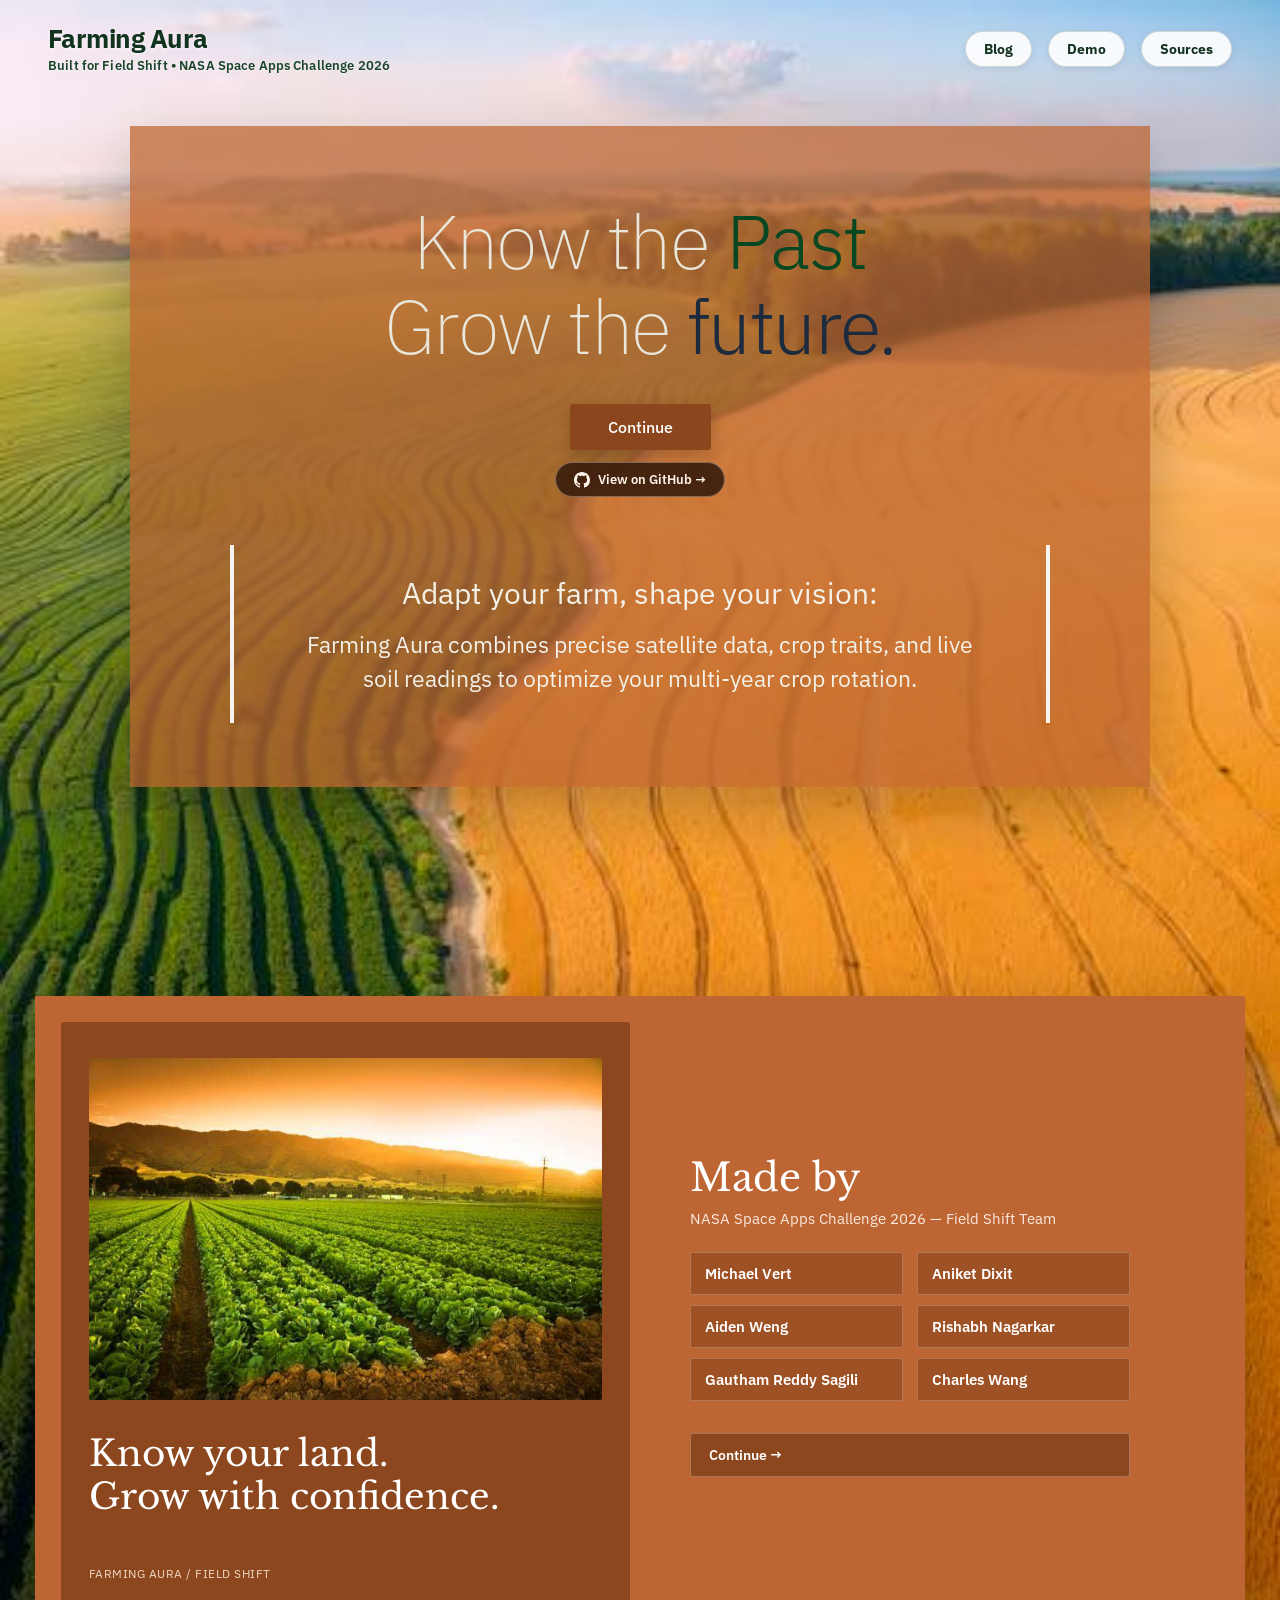
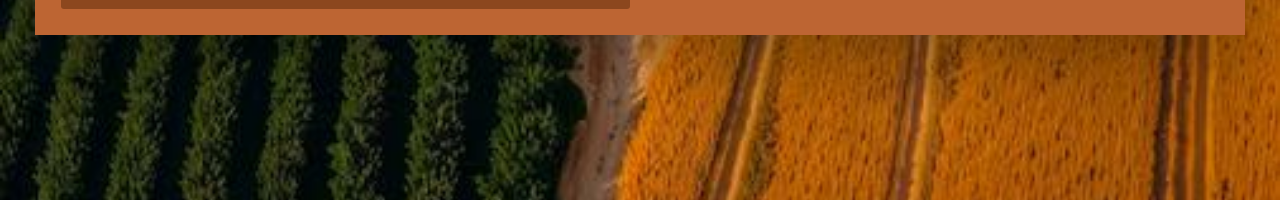
==== commit 3b9ebed9: "Update Sources button/modal with Google Maps API and background citation" ====
--- a/src/front end/index.html
+++ b/src/front end/index.html
@@ -23,7 +23,7 @@
           <nav class="top-nav-links">
             <button type="button" class="top-nav-link" data-nav-target="blog-view">Blog</button>
             <button type="button" class="top-nav-link" data-nav-target="dashboard-view">Demo</button>
-            <button type="button" class="top-nav-link open-sources-modal-btn">Data sources</button>
+            <button type="button" class="top-nav-link open-sources-modal-btn">Sources</button>
           </nav>
         </header>
 
@@ -1393,7 +1393,7 @@
   <!-- DATA SOURCES MODAL -->
   <div id="data-sources-modal" class="modal-backdrop">
     <div class="modal-card">
-      <h2 class="modal-title">Data Sources &amp; AI Intelligence</h2>
+      <h2 class="modal-title">Sources</h2>
       <p class="modal-body">
         <strong>NASA (National Aeronautics and Space Administration):</strong> Provides satellite Earth observations, meteorological models, and remote sensing datasets. This includes NASA POWER and GPM for solar irradiance, surface temperatures, and historical precipitation patterns, alongside SMAP and MODIS for root-zone soil moisture monitoring and vegetation health dynamics.<br /><br />
         <strong>USDA (United States Department of Agriculture):</strong> Delivers comprehensive agronomic and soil intelligence across national agricultural regions. This includes USDA SSURGO and NRCS soil taxonomy databases for soil composition (organic matter, bulk density, pH levels, sand/clay percentages, cation exchange capacity) and regional crop rotation guidelines for sustainable field management.<br /><br />
@@ -1410,8 +1410,11 @@
           </svg>
           <strong>Google Gemini:</strong>
         </span>
-        Powers plain-English crop rotation explanations and climate impact analysis, synthesizing raw NASA meteorological shifts and USDA soil science into actionable recommendations for farmers.<br /><br />
-        <strong>MMS Mobile Measuring Station:</strong> Local ground-truth sensor reading capacitive soil moisture, soil temperature, air humidity, and surface rain detection to calibrate satellite estimates.
+        Powers plain-English crop rotation explanations and climate impact analysis, synthesizing raw NASA meteorological shifts and USDA soil science into actionable recommendations for farmers, and assisted our team with coding, debugging, and software development.<br /><br />
+        <strong>Anthropic Claude:</strong> Assisted our team with coding, algorithm refinement, debugging, and full-stack development across the Python backend and interactive web frontend.<br /><br />
+        <strong>MMS Mobile Measuring Station:</strong> Local ground-truth sensor reading capacitive soil moisture, soil temperature, air humidity, and surface rain detection to calibrate satellite estimates.<br /><br />
+        <strong>Google Maps API:</strong> Used to geocode addresses and fetch exact latitude and longitude coordinates, helping farmers pinpoint their exact farm locations and outline individual field sectors on interactive satellite imagery.<br /><br />
+        <strong>Background Image Citation:</strong> <a href="https://www.magnific.com/free-ai-image/aerial-view-green-yellow-field_416099518.htm#fromView=keyword&amp;page=18&amp;position=0&amp;uuid=6383743c-86b0-47cc-8e63-932ef82cb1a5&amp;track=ais_hybrid&amp;query=Plantation+panorama" target="_blank" rel="noopener noreferrer" style="color: inherit; word-break: break-all;">https://www.magnific.com/free-ai-image/aerial-view-green-yellow-field_416099518.htm#fromView=keyword&amp;page=18&amp;position=0&amp;uuid=6383743c-86b0-47cc-8e63-932ef82cb1a5&amp;track=ais_hybrid&amp;query=Plantation+panorama</a>
       </p>
       <button type="button" id="close-sources-modal-btn" class="modal-close-btn">Close</button>
     </div>
--- a/src/front end/styles.css
+++ b/src/front end/styles.css
@@ -2428,6 +2428,9 @@
   color: #2b2b2b;
   max-width: 580px;
   width: 100%;
+  max-height: min(540px, 85vh);
+  display: flex;
+  flex-direction: column;
   border-radius: 3px;
   padding: 28px 32px;
   box-shadow: 0 24px 60px rgba(0, 0, 0, 0.35);
@@ -2438,6 +2441,7 @@
   font-size: 28px;
   color: #8f4419;
   margin-bottom: 12px;
+  flex-shrink: 0;
 }
 
 .modal-body {
@@ -2445,6 +2449,8 @@
   line-height: 1.6;
   color: #4a4a4a;
   margin-bottom: 20px;
+  overflow-y: auto;
+  padding-right: 6px;
 }
 
 .modal-close-btn {
@@ -2457,6 +2463,8 @@
   font-size: 13.5px;
   font-weight: 600;
   cursor: pointer;
+  align-self: flex-start;
+  flex-shrink: 0;
 }
 
 /* Dashboard colorway, matched to the Select Your Location and Profile screens:
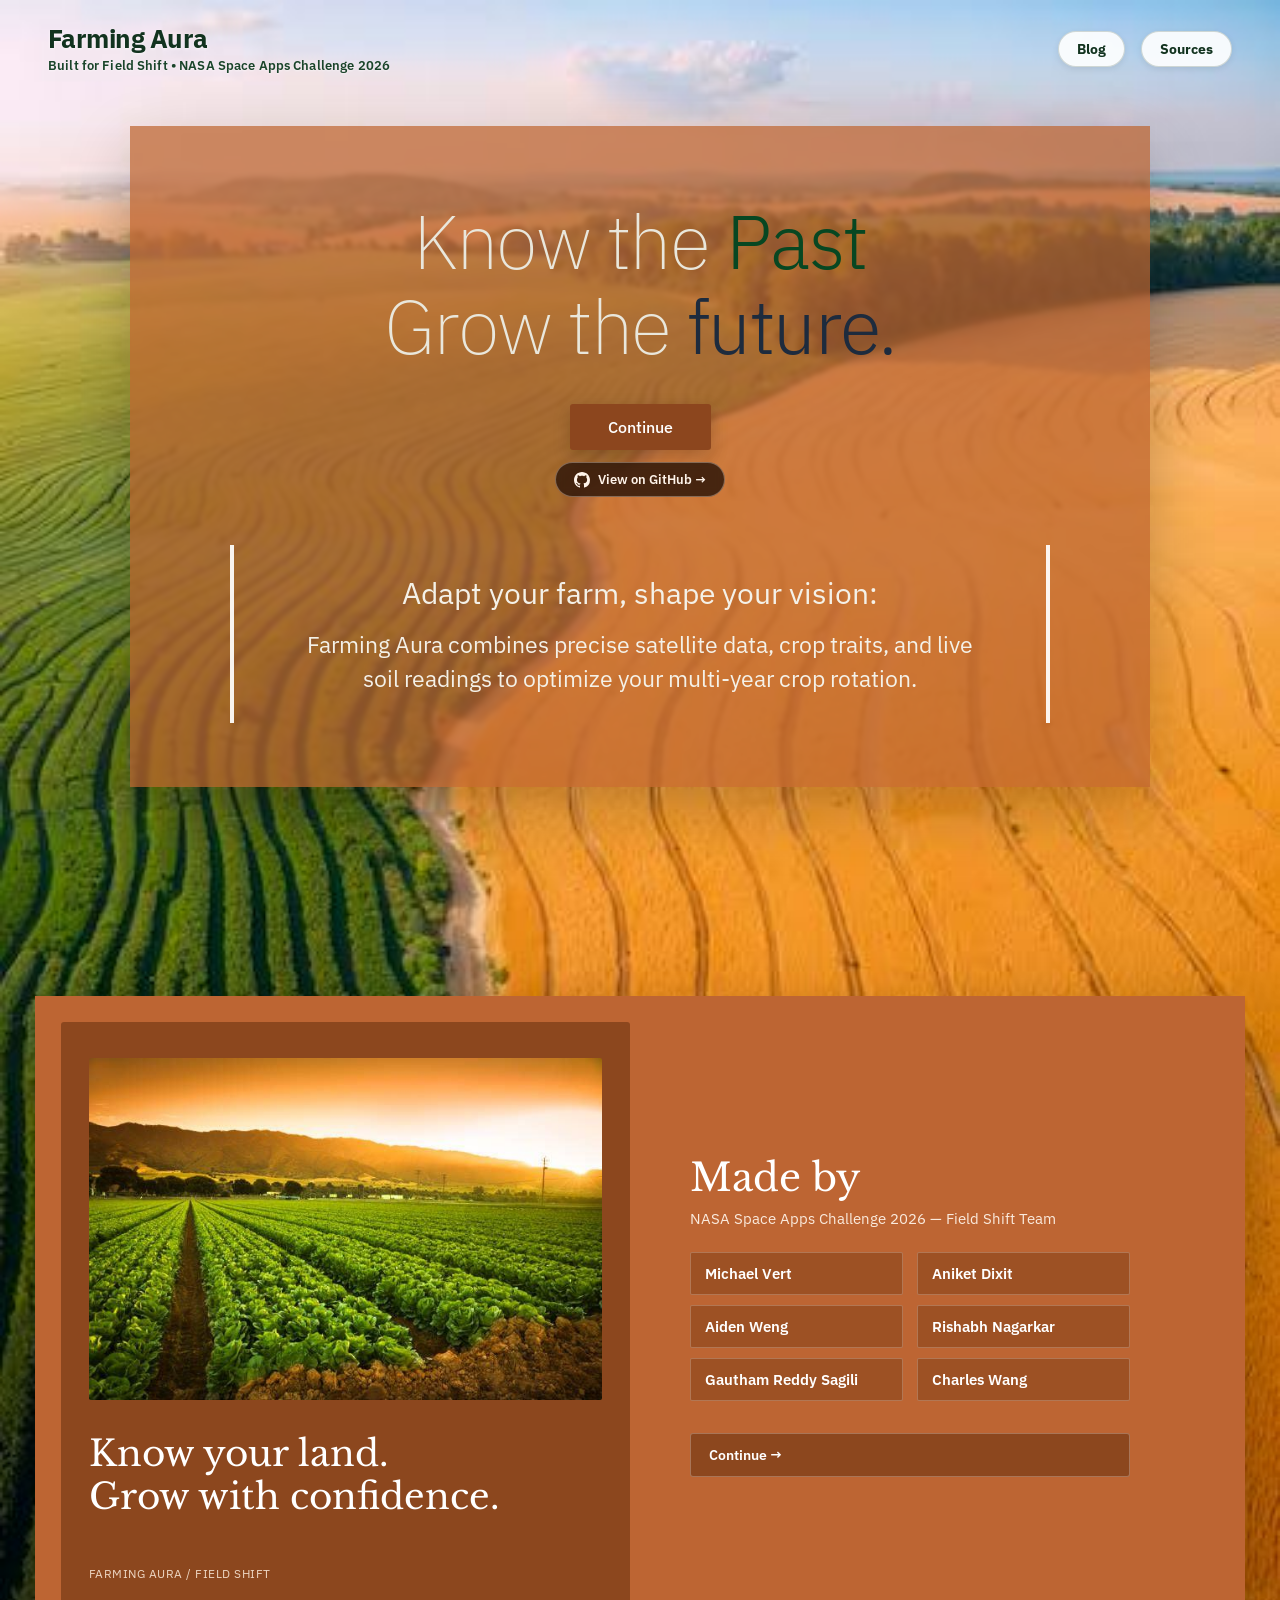
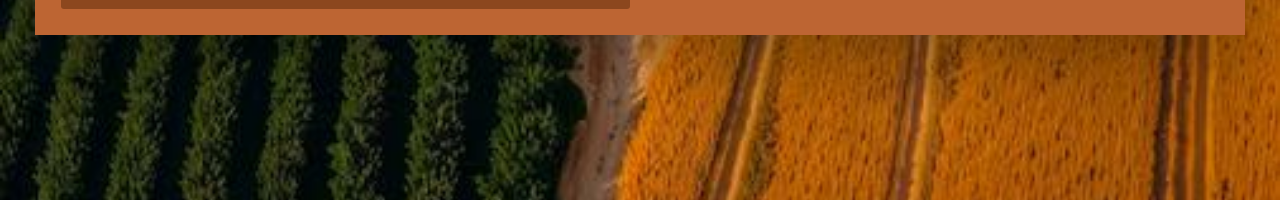
==== commit 372268b3: "Remove Demo tab from landing page navbar" ====
--- a/src/front end/index.html
+++ b/src/front end/index.html
@@ -22,7 +22,6 @@
           </div>
           <nav class="top-nav-links">
             <button type="button" class="top-nav-link" data-nav-target="blog-view">Blog</button>
-            <button type="button" class="top-nav-link" data-nav-target="dashboard-view">Demo</button>
             <button type="button" class="top-nav-link open-sources-modal-btn">Sources</button>
           </nav>
         </header>
@@ -482,19 +481,36 @@
             />
           </div>
 
-          <!-- Toggle: Local sensor readings -->
-          <div class="sidebar-control-group" style="margin-top: 28px;">
+          <!-- Toggle 1: Local MMS hardware sensor readings -->
+          <div class="sidebar-control-group" style="margin-top: 26px;">
             <label class="sidebar-label">Local sensor readings</label>
             <div class="sensor-toggle-row">
               <button
                 type="button"
                 id="sidebar-sensor-switch"
-                class="sensor-switch active"
-                aria-label="Toggle local sensor readings"
+                class="sensor-switch"
+                aria-label="Toggle local MMS sensor readings"
               >
                 <span class="sensor-switch-thumb"></span>
               </button>
-              <span id="sidebar-sensor-status" class="sensor-status-text">Enabled · demo</span>
+              <span id="sidebar-sensor-status" class="sensor-status-text">MMS off</span>
+            </div>
+            <div id="sidebar-mms-conn-note" class="sensor-sub-note">No MMS connection detected</div>
+          </div>
+
+          <!-- Toggle 2: MMS simulation (for judges), auto-toggled ON -->
+          <div class="sidebar-control-group" style="margin-top: 16px;">
+            <label class="sidebar-label">MMS simulation (for judges)</label>
+            <div class="sensor-toggle-row">
+              <button
+                type="button"
+                id="sidebar-judge-sim-switch"
+                class="sensor-switch active"
+                aria-label="Toggle MMS simulation for judges"
+              >
+                <span class="sensor-switch-thumb"></span>
+              </button>
+              <span id="sidebar-judge-sim-status" class="sensor-status-text">Simulation on</span>
             </div>
           </div>
         </div>
@@ -964,64 +980,63 @@
             </div>
 
             <div class="white-panel-card">
-              <h3 class="panel-serif-heading" style="margin-bottom: 6px;">MMS Mobile Measuring Station readings</h3>
-              <div class="sensor-card-sub">Local MMS Mobile Measuring Station · ground-truth</div>
+              <div class="mms-card-header-row">
+                <div>
+                  <h3 class="panel-serif-heading" style="margin-bottom: 4px;">MMS Mobile Measuring Station readings</h3>
+                  <div id="sensor-dev-card-sub" class="sensor-card-sub" style="margin-bottom: 0;">Local MMS Mobile Measuring Station · ground-truth</div>
+                </div>
+                <div id="mms-top-select-wrap" class="mms-select-wrap">
+                  <label class="mms-select-label" for="mms-station-select-top">Station / Field</label>
+                  <select id="mms-station-select-top" title="Select MMS station" class="mms-station-select">
+                    <option value="1">MMS 01 · Field F001 (Lowland · Wet)</option>
+                    <option value="2">MMS 02 · Field F002 (Mid-Slope · Dry)</option>
+                    <option value="3">MMS 03 · Field F003 (South Ridge · Dry)</option>
+                  </select>
+                </div>
+              </div>
 
               <div class="sensor-reading-row">
-                <span class="sensor-reading-name">MMS status</span>
-                <span id="sensor-dev-rzm" class="sensor-reading-val">0.22 m³/m³ (Dry)</span>
+                <span class="sensor-reading-name">Soil moisture</span>
+                <span id="sensor-dev-rzm" class="sensor-reading-val">0.49 m³/m³ (Wet)</span>
               </div>
               <div class="sensor-reading-row">
                 <span class="sensor-reading-name">Soil temperature</span>
-                <span id="sensor-dev-st" class="sensor-reading-val">20.9 °C</span>
+                <span id="sensor-dev-st" class="sensor-reading-val">19.1 °C</span>
               </div>
               <div class="sensor-reading-row">
                 <span class="sensor-reading-name">Air humidity</span>
-                <span id="sensor-dev-ah" class="sensor-reading-val">38 % RH</span>
+                <span id="sensor-dev-ah" class="sensor-reading-val">64 % RH</span>
               </div>
               <div class="sensor-reading-row">
                 <span class="sensor-reading-name">Rain sensor</span>
-                <span id="sensor-dev-rain" class="sensor-reading-val">No MMS data</span>
+                <span id="sensor-dev-rain" class="sensor-reading-val">Dry (0%)</span>
               </div>
             </div>
           </div>
 
           <div class="white-panel-card">
-            <h3 class="panel-serif-heading">MMS Mobile Measuring Station · decide Wet or Dry</h3>
-            <div class="satellite-steps-list">
-              <div class="satellite-step-line">
-                <span class="satellite-step-num">01</span>
-                <span>Check the MMS Mobile Measuring Station in your soil and decide whether the soil is <strong>Wet</strong> or <strong>Dry</strong>.</span>
-              </div>
-              <div class="satellite-step-line">
-                <span class="satellite-step-num">02</span>
-                <span>Select <strong>Wet</strong> or <strong>Dry</strong> below to send your MMS Mobile Measuring Station state to the backend.</span>
-              </div>
-              <div class="satellite-step-line">
-                <span class="satellite-step-num">03</span>
-                <span>Read the backend report below to see soil moisture guidance, irrigation advice, and your updated crop rotation.</span>
-              </div>
-            </div>
-
-            <div class="probe-sim-bar">
-              <span class="probe-sim-label">MMS Mobile Measuring Station decision (choose whether it is Wet or Dry):</span>
-              <div class="probe-sim-buttons">
-                <button type="button" class="probe-mode-btn" data-probe="wet">
-                  MMS Mobile Measuring Station: Wet
-                </button>
-                <button type="button" class="probe-mode-btn active-probe-mode" data-probe="dry">
-                  MMS Mobile Measuring Station: Dry
-                </button>
-              </div>
-            </div>
-
-            <div id="moisture-probe-backend-box" class="moisture-backend-response-box">
-              <div id="moisture-backend-heading" class="moisture-backend-heading">Backend report for Dry MMS Mobile Measuring Station</div>
+            <div class="mms-card-header-row" style="margin-bottom: 10px;">
+              <div>
+                <h3 class="panel-serif-heading" style="margin-bottom: 4px;">MMS Mobile Measuring Station · Soil Moisture &amp; Rotation Recommendation</h3>
+                <div id="mms-rec-card-sub" class="sensor-card-sub" style="margin-bottom: 0;">Automatic wet/dry comparison between ground-truth MMS readings and NASA satellite baseline</div>
+              </div>
+              <div id="mms-bottom-select-wrap" class="mms-select-wrap">
+                <label class="mms-select-label" for="mms-station-select-bottom">Field recommendation</label>
+                <select id="mms-station-select-bottom" title="Select field for recommendation" class="mms-station-select">
+                  <option value="1">MMS 01 · Field F001 (Lowland · Wet)</option>
+                  <option value="2">MMS 02 · Field F002 (Mid-Slope · Dry)</option>
+                  <option value="3">MMS 03 · Field F003 (South Ridge · Dry)</option>
+                </select>
+              </div>
+            </div>
+
+            <div id="moisture-probe-backend-box" class="moisture-backend-response-box" style="margin-top: 8px;">
+              <div id="moisture-backend-heading" class="moisture-backend-heading">Backend report for Field F001 · MMS Mobile Measuring Station: WET</div>
               <p id="moisture-backend-line-1" class="moisture-backend-text">
-                Soil moisture is below the satellite baseline. Backend recommends conserving root-zone water and avoiding consecutive high-transpiration crops.
+                Your MMS Mobile Measuring Station confirms you have wet soil and wet root-zone conditions (0.49 m³/m³ vs NASA 0.66 m³/m³). Backend advises monitoring field drainage to prevent root compaction and taking advantage of strong moisture reserves for high-biomass crops.
               </p>
               <p id="moisture-backend-line-2" class="moisture-backend-text">
-                Backend rotation update: Soybeans or Small Grains &rarr; Field Corn (Silage or Grain) &rarr; Hay or Alfalfa (Haylage).
+                Backend recommended rotation for Wet soil: Soybeans or Small Grains &rarr; Hay or Alfalfa (Haylage) &rarr; Field Corn (Silage or Grain).
               </p>
             </div>
           </div>
@@ -1192,26 +1207,20 @@
                 <!-- Hardware Photo 1: MMS on the field -->
                 <div class="blog-hardware-card">
                   <div class="blog-field-label" style="color: #ffffff; margin-bottom: 10px; font-size: 13px;">
-                    PICTURE 1: MMS ON THE FIELD
-                  </div>
-                  <div class="blog-photo-placeholder blog-photo-hardware">
-                    <div class="placeholder-badge">PICTURE 01 — MMS ON THE FIELD</div>
-                    <div class="placeholder-icon" aria-hidden="true">&#127793;</div>
-                    <div class="placeholder-title">MMS on the Field</div>
-                    <div class="placeholder-hint">Provide your high-res photo of the MMS deployed on the field</div>
+                    MMS ON THE FIELD
+                  </div>
+                  <div class="blog-hardware-photo-frame">
+                    <img src="assets/mms-on-field.jpg" alt="MMS on the Field" />
                   </div>
                 </div>
 
                 <!-- Hardware Photo 2: A Glimpse into the MMS -->
                 <div class="blog-hardware-card">
                   <div class="blog-field-label" style="color: #ffffff; margin-bottom: 10px; font-size: 13px;">
-                    PICTURE 2: A GLIMPSE INTO THE MMS
-                  </div>
-                  <div class="blog-photo-placeholder blog-photo-hardware">
-                    <div class="placeholder-badge">PICTURE 02 — A GLIMPSE INTO THE MMS</div>
-                    <div class="placeholder-icon" aria-hidden="true">&#128295;</div>
-                    <div class="placeholder-title">A Glimpse into the MMS</div>
-                    <div class="placeholder-hint">Provide your close-up photo of the hardware internals &amp; 3D casing</div>
+                    A GLIMPSE INTO THE MMS
+                  </div>
+                  <div class="blog-hardware-photo-frame">
+                    <img src="assets/mms-internals.jpg" alt="A Glimpse into the MMS" />
                   </div>
                 </div>
               </div>
--- a/src/front end/styles.css
+++ b/src/front end/styles.css
@@ -1314,7 +1314,62 @@
 .sensor-status-text {
   font-size: 13px;
   color: #7c3b16;
-  font-weight: 500;
+  font-weight: 600;
+}
+
+.sensor-switch.locked-off {
+  opacity: 0.62;
+  cursor: not-allowed;
+}
+
+.sensor-sub-note {
+  margin-top: 6px;
+  font-size: 11.5px;
+  font-weight: 600;
+  color: #6b3110;
+  line-height: 1.35;
+}
+
+.mms-card-header-row {
+  display: flex;
+  align-items: flex-start;
+  justify-content: space-between;
+  gap: 14px;
+  flex-wrap: wrap;
+  margin-bottom: 16px;
+}
+
+.mms-select-wrap {
+  display: flex;
+  flex-direction: column;
+  gap: 4px;
+  min-width: 245px;
+}
+
+.mms-select-label {
+  font-size: 11px;
+  font-weight: 700;
+  letter-spacing: 0.04em;
+  text-transform: uppercase;
+  color: #8f4419;
+}
+
+.mms-station-select {
+  height: 36px;
+  background-color: #fdf6ee;
+  border: 1.5px solid #c78b52;
+  border-radius: 3px;
+  padding: 0 10px;
+  font-family: var(--font-sans);
+  font-size: 13px;
+  font-weight: 600;
+  color: #6b3110;
+  cursor: pointer;
+  outline: none;
+}
+
+.mms-station-select:focus {
+  border-color: #8f4419;
 }
 
 .sidebar-footer {
@@ -2968,6 +3023,21 @@
   gap: 20px;
 }
 
+.blog-hardware-photo-frame {
+  height: 340px;
+  border-radius: 4px;
+  overflow: hidden;
+  background-color: rgba(43, 20, 7, 0.45);
+  box-shadow: 0 4px 14px rgba(0, 0, 0, 0.18);
+}
+
+.blog-hardware-photo-frame img {
+  width: 100%;
+  height: 100%;
+  object-fit: cover;
+  display: block;
+}
+
 .blog-hardware-writeups-row {
   display: grid;
   grid-template-columns: repeat(2, 1fr);
